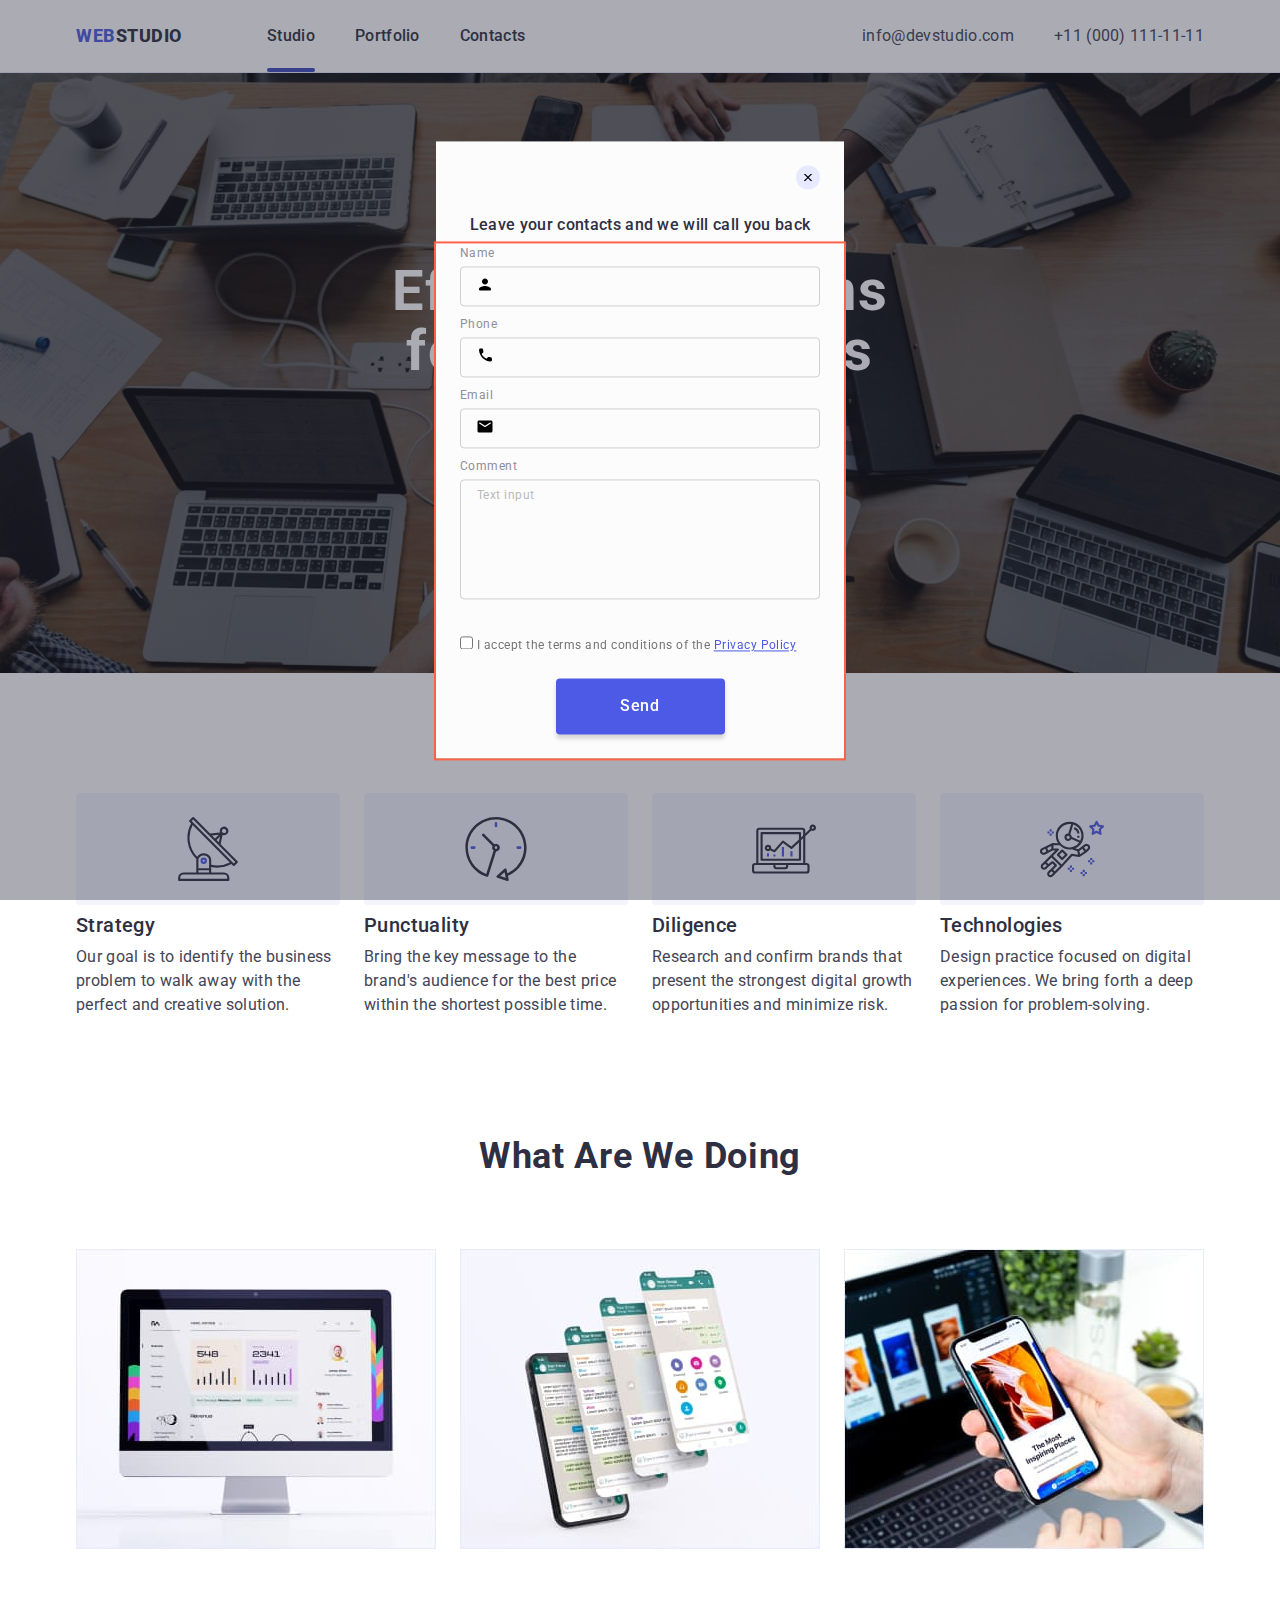
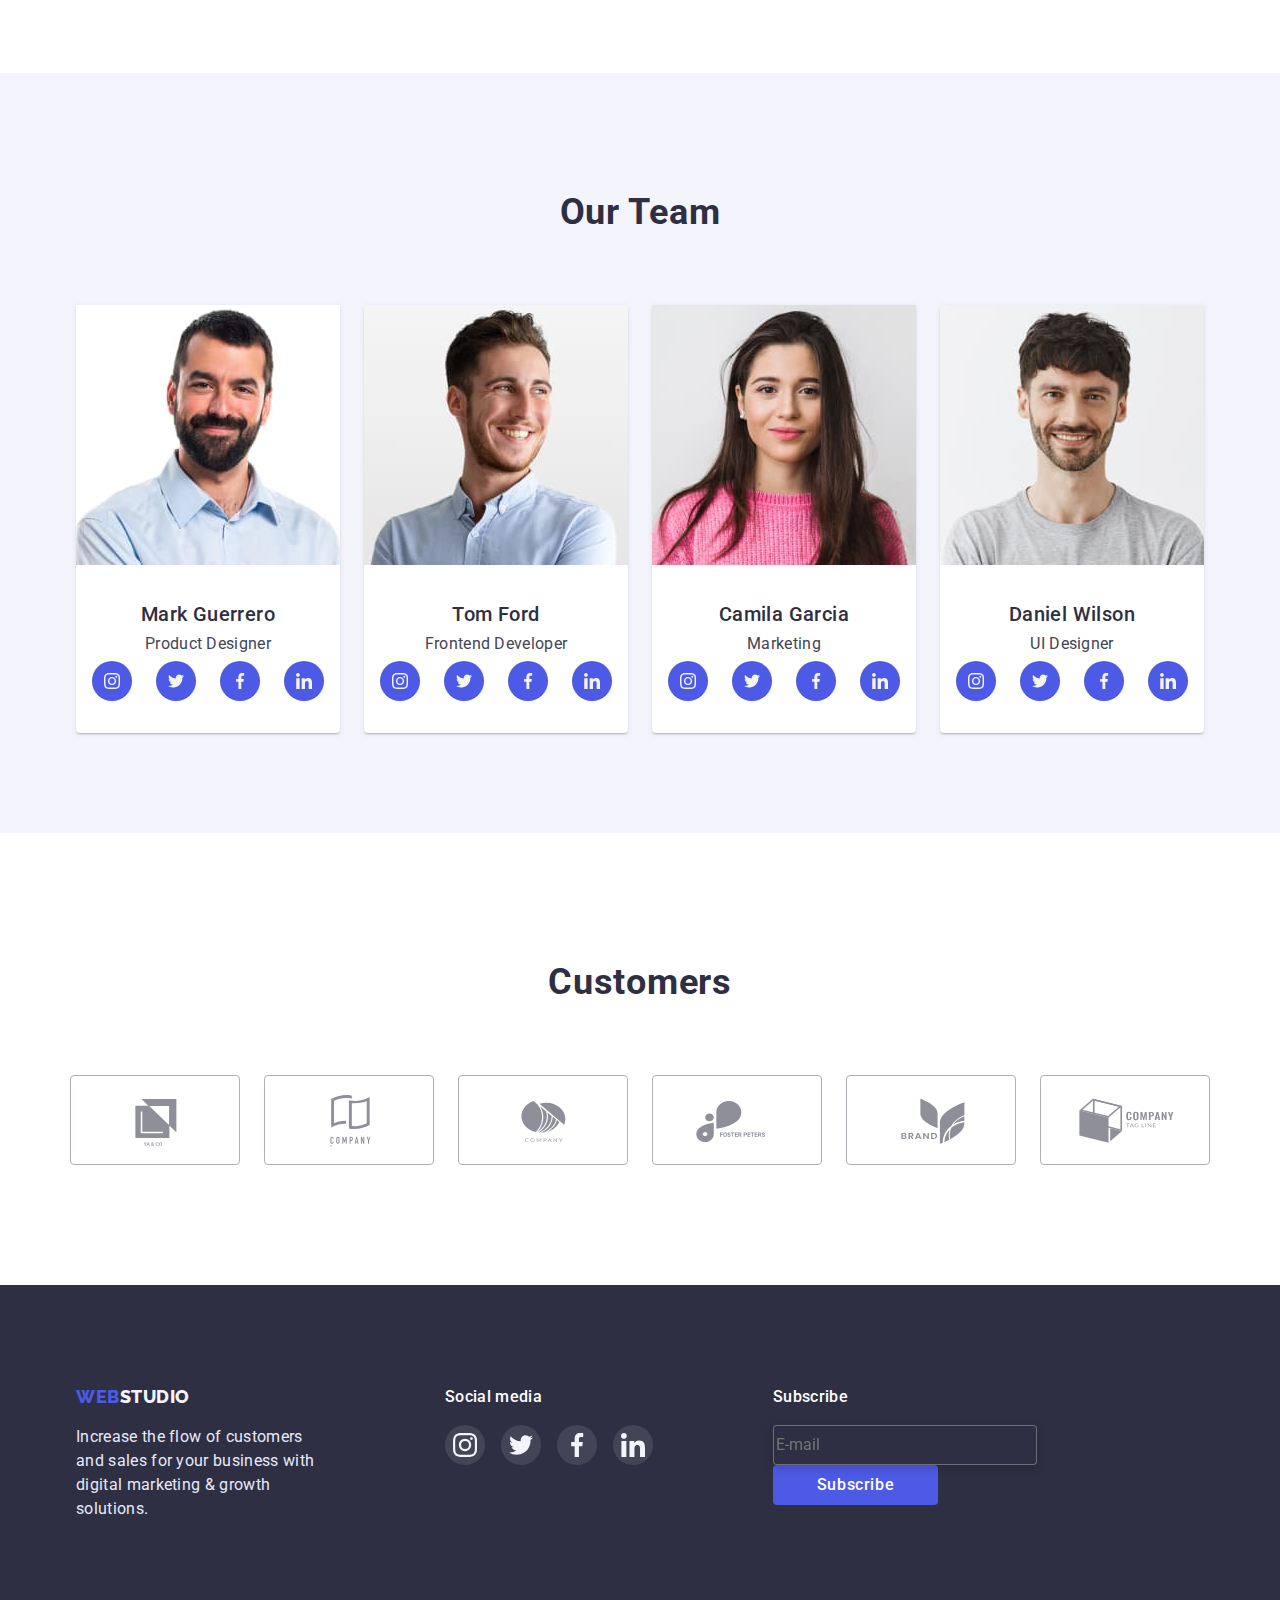
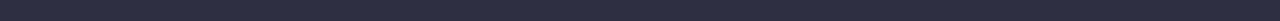
==== index.html @ 36af6ea0 "0" ====
<!DOCTYPE html>
<html lang="en">
  <head>
    <meta charset="UTF-8" />
    <meta http-equiv="X-UA-Compatible" content="IE=edge" />
    <meta name="viewport" content="width=device-width, initial-scale=1.0" />
    <title>Document</title>
    <link rel="preconnect" href="https://fonts.googleapis.com" />
    <link rel="preconnect" href="https://fonts.gstatic.com" crossorigin />
    <link
      href="https://fonts.googleapis.com/css2?family=Raleway:wght@800&family=Roboto:wght@400;500;700;900&display=swap"
      rel="stylesheet"
    />
    <link
      rel="stylesheet"
      href="https://cdnjs.cloudflare.com/ajax/libs/modern-normalize/1.1.0/modern-normalize.min.css"
    />
    <link rel="stylesheet" href="./css/styles.css" />
  </head>
  <body>
    <header class="header">
      <div class="container nav-gen">
        <nav class="nav-gen">
          <a href="./index.html" class="head-btn"
            ><span class="web">Web</span>Studio</a
          >
          <ul class="sec-ul nav-block">
            <li class="li-item">
              <a href="./index.html" class="nav-li menu-link current">Studio</a>
            </li>
            <li class="li-item">
              <a href="./portfolio.html" class="nav-li menu-link">Portfolio</a>
            </li>
            <li class="li-item">
              <a href="" class="nav-li menu-link">Contacts</a>
            </li>
          </ul>
        </nav>
        <address class="adress-block">
          <ul class="sec-ul adr-block">
            <li class="li-item">
              <a href="mailto:info@devstudio.com" class="contacts"
                >info@devstudio.com</a
              >
            </li>
            <li class="li-item">
              <a href="tel:+110001111111" class="contacts"
                >+11 (000) 111-11-11</a
              >
            </li>
          </ul>
        </address>
      </div>
    </header>
    <main>
      <section class="hero background-img">
        <div class="container background-img">
          <h1 class="title">Effective Solutions for Your Business</h1>
          <button type="button" class="button hero-but" data-modal-open>
            Order Service
          </button>
        </div>
      </section>

      <section class="section">
        <div class="container">
          <h2 class="visually-hidden">Feature</h2>
          <ul class="sec-ul list-items">
            <li class="list-sec">
              <div class="icon-div">
                <svg class="icon-pic">
                  <use
                    href="./images/symbol-defs 2.svg#icon-antenna-1"
                    width="64px"
                    height="64px"
                  ></use>
                </svg>
              </div>
              <h3 class="title-section">Strategy</h3>
              <p class="section-text">
                Our goal is to identify the business problem to walk away with
                the perfect and creative solution.
              </p>
            </li>
            <li class="list-sec">
              <div class="icon-div">
                <svg class="icon-pic">
                  <use
                    href="./images/symbol-defs 2.svg#icon-clock-1"
                    width="64px"
                    height="64px"
                  ></use>
                </svg>
              </div>
              <h3 class="title-section">Punctuality</h3>
              <p class="section-text">
                Bring the key message to the brand's audience for the best price
                within the shortest possible time.
              </p>
            </li>
            <li class="list-sec">
              <div class="icon-div">
                <svg class="icon-pic">
                  <use
                    href="./images/symbol-defs 2.svg#icon-diagram-1"
                    width="64"
                    height="64"
                  ></use>
                </svg>
              </div>
              <h3 class="title-section">Diligence</h3>
              <p class="section-text">
                Research and confirm brands that present the strongest digital
                growth opportunities and minimize risk.
              </p>
            </li>
            <li class="list-sec">
              <div class="icon-div">
                <svg class="icon-pic">
                  <use
                    href="./images/symbol-defs 2.svg#icon-astronaut-1"
                    width="64px"
                    height="64px"
                  ></use>
                </svg>
              </div>
              <h3 class="title-section">Technologies</h3>
              <p class="section-text">
                Design practice focused on digital experiences. We bring forth a
                deep passion for problem-solving.
              </p>
            </li>
          </ul>
        </div>
      </section>

      <section class="photos">
        <div class="container">
          <h2 class="photos-title">What are we doing</h2>
          <ul class="sec-ul sec-photos">
            <li class="sec-img">
              <img
                src="./images/monitor.jpg"
                alt="monitor of computer"
                width="360"
                height="300"
              />
            </li>
            <li class="sec-img">
              <img
                src="./images/phone.jpg"
                alt="displays of phone"
                width="360"
                height="300"
              />
            </li>
            <li class="sec-img">
              <img
                src="./images/handphone.jpg"
                alt="phone in hand"
                width="360"
                height="300"
              />
            </li>
          </ul>
        </div>
      </section>

      <section class="team">
        <div class="container">
          <h2 class="team-title">Our Team</h2>
          <ul class="sec-ul team-block">
            <li class="team-img">
              <img
                src="./images/beardman1.jpg"
                alt="man-with-beard"
                width="264"
              />
              <div class="team-text-block">
                <h3 class="team-mem">Mark Guerrero</h3>
                <p class="team-text">Product Designer</p>
                <ul class="list-contacts">
                  <li class="contacts-team">
                    <a href="" class="button-soc">
                      <svg class="soc-link" width="16px" height="16px">
                        <use
                          href="./images/symbol-defs 2.svg#icon-instagram-2"
                        ></use>
                      </svg>
                    </a>
                  </li>
                  <li class="contacts-team">
                    <a href="" class="button-soc">
                      <svg class="soc-link" width="16px" height="16px">
                        <use
                          href="./images/symbol-defs 2.svg#icon-twitter-1"
                        ></use>
                      </svg>
                    </a>
                  </li>
                  <li class="contacts-team">
                    <a href="" class="button-soc">
                      <svg class="soc-link" width="16px" height="16px">
                        <use
                          href="./images/symbol-defs 2.svg#icon-facebook-1"
                        ></use>
                      </svg>
                    </a>
                  </li>
                  <li class="contacts-team">
                    <a href="" class="button-soc">
                      <svg class="soc-link" width="16px" height="16px">
                        <use
                          href="./images/symbol-defs 2.svg#icon-linkedin-1"
                        ></use>
                      </svg>
                    </a>
                  </li>
                </ul>
              </div>
            </li>
            <li class="team-img">
              <img
                src="./images/smilingman.jpg"
                alt="smiling-man"
                width="264"
              />
              <div class="team-text-block">
                <h3 class="team-mem">Tom Ford</h3>
                <p class="team-text">Frontend Developer</p>
                <ul class="list-contacts">
                  <li class="contacts-team">
                    <a href="" class="button-soc">
                      <svg class="soc-link" width="16px" height="16px">
                        <use
                          href="./images/symbol-defs 2.svg#icon-instagram-2"
                        ></use>
                      </svg>
                    </a>
                  </li>
                  <li class="contacts-team">
                    <a href="" class="button-soc">
                      <svg class="soc-link" width="16px" height="16px">
                        <use
                          href="./images/symbol-defs 2.svg#icon-twitter-1"
                        ></use>
                      </svg>
                    </a>
                  </li>
                  <li class="contacts-team">
                    <a href="" class="button-soc">
                      <svg class="soc-link" width="16px" height="16px">
                        <use
                          href="./images/symbol-defs 2.svg#icon-facebook-1"
                        ></use>
                      </svg>
                    </a>
                  </li>
                  <li class="contacts-team">
                    <a href="" class="button-soc">
                      <svg class="soc-link" width="16px" height="16px">
                        <use
                          href="./images/symbol-defs 2.svg#icon-linkedin-1"
                        ></use>
                      </svg>
                    </a>
                  </li>
                </ul>
              </div>
            </li>
            <li class="team-img">
              <img src="./images/woman.jpg" alt="woman" width="264" />
              <div class="team-text-block">
                <h3 class="team-mem">Camila Garcia</h3>
                <p class="team-text">Marketing</p>
                <ul class="list-contacts">
                  <li class="contacts-team">
                    <a href="" class="button-soc">
                      <svg class="soc-link" width="16px" height="16px">
                        <use
                          href="./images/symbol-defs 2.svg#icon-instagram-2"
                        ></use>
                      </svg>
                    </a>
                  </li>
                  <li class="contacts-team">
                    <a href="" class="button-soc">
                      <svg class="soc-link" width="16px" height="16px">
                        <use
                          href="./images/symbol-defs 2.svg#icon-twitter-1"
                        ></use>
                      </svg>
                    </a>
                  </li>
                  <li class="contacts-team">
                    <a href="" class="button-soc">
                      <svg class="soc-link" width="16px" height="16px">
                        <use
                          href="./images/symbol-defs 2.svg#icon-facebook-1"
                        ></use>
                      </svg>
                    </a>
                  </li>
                  <li class="contacts-team">
                    <a href="" class="button-soc">
                      <svg class="soc-link" width="16px" height="16px">
                        <use
                          href="./images/symbol-defs 2.svg#icon-linkedin-1"
                        ></use>
                      </svg>
                    </a>
                  </li>
                </ul>
              </div>
            </li>
            <li class="team-img">
              <img
                src="./images/beardman2.jpg"
                alt="man-with-beard-2"
                width="264"
              />
              <div class="team-text-block">
                <h3 class="team-mem">Daniel Wilson</h3>
                <p class="team-text">UI Designer</p>
                <ul class="list-contacts">
                  <li class="contacts-team">
                    <a href="" class="button-soc">
                      <svg class="soc-link" width="16px" height="16px">
                        <use
                          href="./images/symbol-defs 2.svg#icon-instagram-2"
                        ></use>
                      </svg>
                    </a>
                  </li>
                  <li class="contacts-team">
                    <a href="" class="button-soc">
                      <svg class="soc-link" width="16px" height="16px">
                        <use
                          href="./images/symbol-defs 2.svg#icon-twitter-1"
                        ></use>
                      </svg>
                    </a>
                  </li>
                  <li class="contacts-team">
                    <a href="" class="button-soc">
                      <svg class="soc-link" width="16px" height="16px">
                        <use
                          href="./images/symbol-defs 2.svg#icon-facebook-1"
                        ></use>
                      </svg>
                    </a>
                  </li>
                  <li class="contacts-team">
                    <a href="" class="button-soc">
                      <svg class="soc-link" width="16px" height="16px">
                        <use
                          href="./images/symbol-defs 2.svg#icon-linkedin-1"
                        ></use>
                      </svg>
                    </a>
                  </li>
                </ul>
              </div>
            </li>
          </ul>
        </div>
      </section>

      <section>
        <div class="container">
          <h2 class="comp-title">Customers</h2>
          <ul class="company-list">
            <li class="company-link">
              <a href="" class="company-btn">
                <svg class="company-img" width="104" height="56">
                  <use href="./images/symbol-defs 2.svg#icon-Logo"></use>
                </svg>
              </a>
            </li>
            <li class="company-link">
              <a href="" class="company-btn">
                <svg class="company-img" width="104" height="56">
                  <use href="./images/symbol-defs 2.svg#icon-Logo-1"></use>
                </svg>
              </a>
            </li>
            <li class="company-link">
              <a href="" class="company-btn">
                <svg class="company-img" width="104" height="56">
                  <use href="./images/symbol-defs 2.svg#icon-Logo-2"></use>
                </svg>
              </a>
            </li>
            <li class="company-link">
              <a href="" class="company-btn">
                <svg class="company-img" width="104" height="56">
                  <use href="./images/symbol-defs 2.svg#icon-Logo-3"></use>
                </svg>
              </a>
            </li>
            <li class="company-link">
              <a href="" class="company-btn">
                <svg class="company-img" width="104" height="56">
                  <use href="./images/symbol-defs 2.svg#icon-Logo-4"></use>
                </svg>
              </a>
            </li>
            <li class="company-link">
              <a href="" class="company-btn">
                <svg class="company-img" width="104" height="56">
                  <use href="./images/symbol-defs 2.svg#icon-Logo-5"></use>
                </svg>
              </a>
            </li>
          </ul>
        </div>
      </section>
    </main>
    <footer class="footer">
      <div class="container foot-media">
        <div class="foot-block">
          <a href="./index.html" class="std-foot">
            <span class="web">Web</span> Studio</a
          >
          <p class="text-foot">
            Increase the flow of customers and sales for your business with
            digital marketing & growth solutions.
          </p>
        </div>
        <div>
          <h3 class="foot-title-media">Social media</h3>
          <ul class="footer-list-contacts">
            <li class="footer-soc-link">
              <a href="" class="footer-button-soc">
                <svg class="footer-soc-link" width="24px" height="24px">
                  <use href="./images/symbol-defs 2.svg#icon-instagram-2"></use>
                </svg>
              </a>
            </li>
            <li class="footer-soc-link">
              <a href="" class="footer-button-soc">
                <svg class="footer-soc-link" width="24px" height="24px">
                  <use href="./images/symbol-defs 2.svg#icon-twitter-1"></use>
                </svg>
              </a>
            </li>
            <li class="footer-soc-link">
              <a href="" class="footer-button-soc">
                <svg class="footer-soc-link" width="24px" height="24px">
                  <use href="./images/symbol-defs 2.svg#icon-facebook-1"></use>
                </svg>
              </a>
            </li>
            <li class="footer-soc-link">
              <a href="" class="footer-button-soc">
                <svg class="footer-soc-link" width="24px" height="24px">
                  <use href="./images/symbol-defs 2.svg#icon-linkedin-1"></use>
                </svg>
              </a>
            </li>
          </ul>
        </div>

        <div class="foot-input">
          <form action="">
            <p>Subscribe</p>
            <input
              type="email"
              name="email"
              id="sub-email"
              placeholder="E-mail"
            />
            <button>Subscribe</button>
          </form>
        </div>
      </div>
    </footer>
    <div class="backdrop is-hidden" data-modal>
      <div class="modal">
        <button class="modal-but" data-modal-close>
          <svg class="modal-svg" width="8px" height="8px">
            <use
              href="./images/symbol-defs 2.svg#icon-close-black-18dp-2-1-1"
            ></use>
          </svg>
        </button>

        <p class="modal-title">Leave your contacts and we will call you back</p>
        
        
        <form class="form js-speaker-form">
          <label class="modal-label">
            <span class="input-text">Name</span>
            <span class="input-wrap">
              <input class="modal-input" type="text" name="name" />
              <svg class="modal-icon" width="18" height="18">
                <use
                  href="./images/symbol-defs 2.svg#icon-person-black-18dp-1-1 "
                ></use>
              </svg>
            </span>
          </label>
          <label class="modal-label" >
            <span class="input-text">Phone</span>
            <span class="input-wrap">
              <input class="modal-input" type="tel" name="tel" />
              <svg class="modal-icon" width="18" height="24">
                <use
                  href="./images/symbol-defs 2.svg#icon-phone-black-18dp-1-1 "
                ></use>
              </svg>
            </span>
          </label>
          <label class="modal-label">
            <span class="input-text">Email</span>
            <span class="input-wrap">
              <input class="modal-input" type="email" name="email" />
              <svg class="modal-icon" width="18" height="24">
                <use
                  href="./images/symbol-defs 2.svg#icon-email-black-18dp-1-1 "
                ></use>
              </svg>
            </span>
          </label>
          <label >
            <span class="input-text">Comment</span>
            <textarea
              class="modal-comment"
              name="comment"
              placeholder="Text input"
            ></textarea>
          </label>
        <label class="label-checkbox">
          <input type="checkbox" name="priv-policy"  />
           <span class="check-text">I accept the terms and conditions of the
            <a href="">Privacy Policy</a></span> 
        </label>
        <button type="submit" class="modal-but-send">Send</button>
        </form>
      </div>
    </div>
    <script src="./js/modal.js"></script>
  </body>
</html>
---- css/styles.css ----
:root {
  --primary-text-color: #2e2f42;
  --title-text-color: #434455;
  --button-color: #4d5ae5;
  --nav-color: #404bbf;
}
body {
  font-family: Roboto, sans-serif;
}

/* main background color  #E5E5E5;*/
/* seconadary background color #F4F4FD */
/* main color #2E2F42 */
/* text color #434455 */
h1,
h2,
h3,
h4,
h5,
h6,
p,
ul {
  margin: 0;
  padding: 0;
}
html {
  box-sizing: border-box;
}
*,
*::before,
*::after {
  box-sizing: border-box;
}
.container {
  max-width: 1158px;
  padding: 0 15px;
  margin: 0 auto;
}
/* HEADER */
.header {
  background-color: #ffffff;
  border-bottom: 1px solid #e7e9fc;
}

.nav-gen {
  display: flex;
  align-items: center;
}

.web {
  color: #4d5ae5;
}

.head-btn {
  color: var(--primary-text-color);
  font-weight: 800;
  font-size: 18px;
  line-height: 1.33;
  /* identical to box height, or 133% */

  width: 115px;

  letter-spacing: 0.03em;
  text-transform: uppercase;
  text-decoration: none;
  display: flex;
}

.nav-block,
.adr-block {
  display: flex;
}
.nav-block {
  margin-left: 76px;
}

.menu-link {
  position: relative;
  color: #2e2f42;
  font-style: normal;
  font-weight: 500;
  font-size: 16px;
  line-height: 1.5;
  transition-property: сolor;
  transition-duration: 250ms;
  transition-timing-function: cubic-bezier(0.4, 0, 0.2, 1);
}
.current::after {
  content: "";
  position: absolute;
  display: block;
  width: 100%;
  height: 4px;
  background: #404bbf;
  border-radius: 2px;
  left: 0;
  bottom: 0;
  /*transform: scaleX(0);
   transition: transform 250ms cubic-bezier(0.4, 0, 0.2, 1); */
}

.menu-link:hover:after {
  transform: scaleX(1);
}

.adress-block {
  margin-left: auto;
}

.li-item {
  position: relative;
}

.li-item:not(:last-child) {
  margin-right: 40px;
}

.nav-li {
  display: block;
  padding-top: 24px;
  padding-bottom: 24px;
  color: var(--primary-text-color);
  font-weight: 500;
  font-size: 16px;
  line-height: 1.5;
  /* identical to box height, or 150% */

  letter-spacing: 0.02em;
  text-decoration: none;

  transition: color 250ms cubic-bezier(0.4, 0, 0.2, 1);
}

.contacts {
  color: var(--title-text-color);
  font-style: normal;
  font-weight: 400;
  font-size: 16px;
  line-height: 1.5;
  /* identical to box height, or 150% */

  letter-spacing: 0.02em;
  text-decoration: none;
  transition: color 250ms cubic-bezier(0.4, 0, 0.2, 1);
}

/*MAIN */
.hero {
  background-color: var(--primary-text-color);
  padding-bottom: 188px;
  /* height: 600px; */
}
.hero-but {
  padding: 16px 32px 16px 32px;
  margin-top: 48px;
  margin-right: auto;
  margin-left: auto;
  box-shadow: 0px 4px 4px rgba(0, 0, 0, 0.15);
}

.background-img {
  max-width: 1440px;
  height: 600px;
  margin-left: auto;
  margin-right: auto;

  /* background-image:  */
  background-image: linear-gradient(
      to right,
      rgba(0, 0, 0, 0.6),
      rgba(0, 0, 0, 0.6)
    ),
    url(../images/background.jpg);
  background-repeat: no-repeat;
  background-size: cover;
  background-position: center;
}
.button {
  color: #ffffff;
  background-color: #4d5ae5;
  cursor: pointer;
  font-weight: 500;
  font-size: 16px;
  line-height: 1.5;
  /* margin-bottom: 188px; */
  /* identical to box height, or 150% */

  display: flex;
  align-items: center;
  letter-spacing: 0.04em;
  border-radius: 4px;
  border-style: none;

  /* transition-property: background-color;
  transition-duration: 250ms;
  transition-timing-function: cubic-bezier(0.4, 0, 0.2, 1); */
  transition: background-color 250ms cubic-bezier(0.4, 0, 0.2, 1);
}

.title {
  color: #ffffff;
  font-family: "Roboto";
  font-style: normal;
  font-weight: 700;
  font-size: 56px;
  line-height: 60px;

  text-align: center;
  letter-spacing: 0.02em;

  max-width: 496px;

  margin-right: auto;
  margin-left: auto;
  padding-top: 188px;
}

.visually-hidden {
  position: absolute;
  width: 1px;
  height: 1px;
  margin: -1px;
  border: 0;
  padding: 0;
  white-space: nowrap;
  clip-path: inset(100%);
  clip: rect(0 0 0 0);
  overflow: hidden;
}

.section {
  margin-top: 120px;
  margin-bottom: 120px;
}
.list-items {
  display: flex;
}

.icon-div {
  display: flex;
  justify-content: center;
  align-items: center;
  height: 112px;

  background: #f4f4fd;
  border-radius: 4px;
  margin-bottom: 8px;
}

.icon-pic {
  height: 64px;
  width: 64px;
}

.title-section {
  color: var(--primary-text-color);
  font-weight: 500;
  font-size: 20px;
  line-height: 1.2;
  /* identical to box height, or 120% */
  letter-spacing: 0.02em;
  margin-bottom: 8px;
}
.list-sec:not(:last-child) {
  margin-right: 24px;
}
.list-sec {
  max-width: 264px;
}

.sec-ul {
  list-style: none;
}
.section-text {
  color: var(--title-text-color);
  font-weight: 400;
  font-size: 16px;
  line-height: 1.5;
  /* or 150% */
  letter-spacing: 0.02em;
}

.photos-title {
  color: var(--primary-text-color);
  font-weight: 700;
  font-size: 36px;
  line-height: 1.11;
  /* identical to box height, or 111% */

  text-align: center;
  letter-spacing: 0.02em;
  text-transform: capitalize;
  margin-bottom: 72px;
}
.photos {
  margin-bottom: 120px;
}
.sec-photos {
  display: flex;
}
.sec-img:not(:last-child) {
  margin-right: 24px;
}

.team {
  background-color: #f4f4fd;
}
.team-title {
  color: var(--primary-text-color);
  font-weight: 700;
  font-size: 36px;
  line-height: 1.11;

  text-align: center;
  letter-spacing: 0.02em;
  text-transform: capitalize;
  padding-top: 120px;
  margin-bottom: 72px;
}
.team-mem {
  color: var(--primary-text-color);
  font-weight: 500;
  font-size: 20px;
  line-height: 1.2;

  text-align: center;
  letter-spacing: 0.02em;
  margin-bottom: 8px;
}

.team-block {
  display: flex;
  padding-bottom: 100px;
}

.team-img:not(:last-child) {
  margin-right: 24px;
}
.team-img {
  background: #ffffff;
  box-shadow: 0px 1px 6px rgba(46, 47, 66, 0.08),
    0px 1px 1px rgba(46, 47, 66, 0.16), 0px 2px 1px rgba(46, 47, 66, 0.08);
  border-radius: 0px 0px 4px 4px;
}

.team-text-block {
  padding-top: 32px;
  padding-bottom: 32px;
}

.team-text {
  color: var(--title-text-color);
  font-weight: 400;
  font-size: 16px;
  line-height: 1.2;

  text-align: center;
  letter-spacing: 0.02em;
  margin-bottom: 8px;
}

.list-contacts {
  display: flex;
  justify-content: center;

  list-style: none;
  gap: 24px;
}

.contacts-team {
  display: block;

  width: 40px;
  height: 40px;

  cursor: pointer;
}

.button-soc {
  padding: 0px;
  border: none;
  width: 100%;
  height: 100%;
  border-radius: 50%;
  display: flex;
  justify-content: center;
  align-items: center;
  background-color: #4d5ae5;
  transition: background-color 250ms cubic-bezier(0.4, 0, 0.2, 1);
}
.button-soc:hover,
.button-soc:focus {
  background-color: #404bbf;
}

.soc-link {
  display: inline-block;
}

.comp-title {
  text-align: center;
  margin-top: 130px;
  margin-bottom: 72px;
  font-weight: 700;
  font-size: 36px;
  line-height: 1.11;
  /* identical to box height, or 111% */

  text-align: center;
  letter-spacing: 0.02em;
  text-transform: capitalize;

  color: var(--primary-text-color);
}

.company-list {
  list-style: none;
  display: flex;
  justify-content: center;
  gap: 24px;

  margin-bottom: 120px;
}

.company-link {
  cursor: pointer;
}

.company-btn {
  display: flex;
  border: 1px solid #afb1b8;
  padding: 16px 32px;
  border-radius: 4px;
  transition: border-color 250ms cubic-bezier(0.4, 0, 0.2, 1);
}

.company-btn:is(:hover, :focus) {
  border-color: #404bbf;
}
.company-btn:is(:hover, :focus) .company-img {
  fill: #404bbf;
}

.company-img {
  fill: #8e8f99;
  display: flex;
  transition: fill 250ms cubic-bezier(0.4, 0, 0.2, 1);
}

/* МОДАЛКА */

.backdrop {
  position: fixed;
  left: 0;
  top: 0;
  width: 100%;
  height: 100%;
  background-color: rgba(46, 47, 66, 0.4);
}

/* .backdrop.is-hidden {
  opacity: 0;
  pointer-events: none;
} */

.modal {
  position: absolute;
  top: 50%;
  left: 50%;
  transform: translate(-50%, -50%);

  width: 408px;
  /* height: 584px; */
  height: auto;
  background-color: #fcfcfc;
}

.modal-but {
  position: absolute;
  top: 24px;
  right: 24px;
  cursor: pointer;

  background-color: #e7e9fc;
  height: 24px;
  width: 24px;
  border-radius: 50%;
  border-style: none;
  transition: background-color 250ms cubic-bezier(0.4, 0, 0.2, 1);
}
.modal-but:is(:hover, :focus) {
  background-color: #404bbf;
}
.modal-but:is(:hover, :focus) .modal-svg {
  fill: #ffffff;
}
.modal-svg {
  display: block;
  margin: 0 auto;
  text-align: center;
  /* display: flex;
  align-items: center;
  justify-content: center; */
  fill: #000;
  transition: fill 250ms cubic-bezier(0.4, 0, 0.2, 1);
}

.modal-title {
  padding-top: 72px;
  margin-bottom: 6px;
  /* margin-right: 24px;
 margin-left: 24px; */
  font-weight: 500;
  font-size: 16px;
  line-height: 1.5;
  /* identical to box height, or 150% */
  text-align: center;
  letter-spacing: 0.02em;
  color: var(--primary-text-color);
}
.form {
  height: auto;
  width: auto;
  outline: 2px solid tomato;
  margin-right: auto;
  margin-left: auto;
   padding-left: 24px;
  padding-right: 24px;
   padding-bottom: 24px; 
}
.input-text {
display: inline-block;
margin-bottom: 4px;

font-weight: 400;
font-size: 12px;
line-height: 1.33;
/* identical to box height, or 133% */
letter-spacing: 0.04em;
/* LIGHT SLATE */
color: #8E8F99;
}


label {
  display: inline-block;
  height: 100%;
  width: 100%;
}

.modal-label {
  margin-bottom: 8px;
  height: 100%;
}
.modal-input {
  padding-left: 38px;
  width: 100%;
  height: 40px;
  font-size: 12px;
 line-height: 1.33;
 letter-spacing: 0.04em;
 background-color: transparent;
  border: 1px solid rgba(33, 33, 33, 0.2);
  border-radius: 4px;
  
}

.input-wrap {
   position: relative;
   
}

/* .modal-but:is(:hover, :focus) {
  background-color: #404bbf;
}
.modal-but:is(:hover, :focus) .modal-svg {
  fill: #ffffff;
} */

.modal-input:is(:hover, :focus) {
  border-color: var(--button-color);
}
.modal-input:is(:hover, :focus) .modal-icon {
  fill: #4D5AE5;
}
.modal-icon:hover, :focus {
  fill: var(--button-color);
}



.modal-icon {
position: absolute;
left: 16px;
top: 50%;
transform: translateY(-50%);
}

.modal-comment {
  padding-top: 8px;
  padding-left: 16px;
  width: 100%;
  height: 120px;
  background-color: transparent;
  border: 1px solid rgba(33, 33, 33, 0.2);
  border-radius: 4px;
  resize: none;
}

/* .modal-comment:hover, :focus {
border-color: var(--button-color);
} */

.modal-comment::placeholder {
  /* padding-top: 8px;
  padding-left: 16px; */

font-weight: 400;
font-size: 12px;
line-height: 1.33;
/* identical to box height, or 133% */
letter-spacing: 0.04em;
color: rgba(117, 117, 117, 0.5);
}

.label-checkbox {
margin-top: 32px;
margin-bottom: 24px;
}

.check-text {
  font-weight: 400;
font-size: 12px;
line-height: 1.33;
/* identical to box height, or 133% */
letter-spacing: 0.04em;
color: #757575;
}
.check-text a {
  color: var(--button-color);
}

.modal-but-send {
  display: block;
  margin-left: auto;
  margin-right: auto; 
  background: #4d5ae5;
  box-shadow: 0px 4px 4px rgba(0, 0, 0, 0.15);
  border-radius: 4px;
  border: 0px;
  letter-spacing: 0.04em;
  font-weight: 500;
  font-size: 16px;
  line-height: 1.5;
  color: #ffffff;
  padding: 16px 0px;
  width: 169px;
  transition-property: background, cursor;
transition-duration: 250ms;
transition-timing-function: cubic-bezier(0.4, 0, 0.2, 1);
}
.modal-but-send:is(:hover, :focus) {
  background: #404BBF;
  cursor: pointer;
}


/* Footer */
.footer {
  background-color: var(--primary-text-color);
  /* max-height: 310px; */
  padding: 100px 0;
}

.foot-block {
  width: 264px;
}

.std-foot {
  color: #f4f4fd;
  font-family: "Raleway";
  font-style: normal;
  font-weight: 800;
  font-size: 18px;
  line-height: 1.33;
  width: 120px;

  display: flex;
  letter-spacing: 0.03em;
  text-transform: uppercase;
  text-decoration: none;
  padding: 0px;
}

.text-foot {
  color: #e7e9fc;
  font-weight: 400;
  font-size: 16px;
  line-height: 1.5;
  /* or 150% */
  letter-spacing: 0.02em;
  margin-top: 16px;
}

.footer-list-contacts {
  display: flex;
  justify-content: center;

  list-style: none;
  gap: 16px;
}

.footer-soc-link {
  display: block;
  cursor: pointer;
}

.footer-button-soc {
  padding: 0px;
  border: none;
  width: 40px;
  height: 40px;
  border-radius: 50%;
  display: flex;
  justify-content: center;
  align-items: center;
  background: rgba(255, 255, 255, 0.1);
  transition: background-color 250ms cubic-bezier(0.4, 0, 0.2, 1);
}

.footer-button-soc:hover,
.footer-button-soc:focus {
  background-color: #31d0aa;
}

.foot-media {
  display: flex;
    gap: 120px;  
}

/* .foot-media:not(:last-child){
  gap: 120px;
} */

.foot-title-media {
  margin-bottom: 16px;
  font-weight: 500;
  font-size: 16px;
  line-height: 1.5;
  /* identical to box height, or 150% */

  letter-spacing: 0.02em;

  color: #ffffff;
}


.foot-input p {
  margin-bottom: 16px;
  font-weight: 500;
  font-size: 16px;
  line-height: 1.5;
  /* identical to box height, or 150% */

  letter-spacing: 0.02em;

  color: #ffffff;
}

.foot-input input {
  height: 40px;
  width: 264px;
  margin-right: 24px;
  background: var(--primary-text-color);
  border: 1px solid rgba(255, 255, 255, 0.3);
  filter: drop-shadow(0px 4px 4px rgba(0, 0, 0, 0.15));
  
  border-radius: 4px;
}
.foot-input::placeholder {
  
  font-weight: 400;
font-size: 12px;
line-height: 2;
/* identical to box height, or 200% */

display: flex;
align-items: center;
letter-spacing: 0.04em;

color: rgba(255, 255, 255, 0.6);
}

 .foot-input button {
  padding: 8px 0px;
  width: 165px;
  font-weight: 500;
font-size: 16px;
line-height: 1.5;


/* display: flex;
align-items: center; */
text-align: center;
letter-spacing: 0.04em;

color: #FFFFFF;
background: var(--button-color);
border-radius: 4px;
border-style: none;
} 

/*PORTFOLIO  */

.port-img {
  display: flex;
  flex-wrap: wrap;
  gap: 48px 24px;

  margin-bottom: 120px;
}

.img-port {
  display: block;
  max-width: 100%;
  height: auto;
}

.port-button {
  color: var(--button-color);
  background-color: #f4f4fd;
  cursor: pointer;
  font-weight: 500;
  font-size: 16px;
  line-height: 1.5;
  /* identical to box height, or 150% */

  letter-spacing: 0.04em;
  display: flex;
  align-items: center;
  letter-spacing: 0.04em;

  border: 1px solid #e7e9fc;
  border-radius: 4px;
  padding: 12px 24px;
  /* transition: color, background-color, box-shadow 250ms cubic-bezier(0.4, 0, 0.2, 1); */
  transition-property: color, background-color, box-shadow;
  transition-duration: 250ms;
  transition-timing-function: cubic-bezier(0.4, 0, 0.2, 1);
}

.port-btns {
  display: flex;
  justify-content: center;
  gap: 24px;
  margin-top: 96px;
  margin-bottom: 72px;
}

.button:focus,
.button:hover {
  color: #ffffff;
  background-color: #404bbf;
}
.port-button:focus,
.port-button:hover {
  color: #ffffff;
  background-color: #404bbf;
  box-shadow: 0px 4px 4px rgba(0, 0, 0, 0.15);
}

.contacts:hover,
.contacts:focus,
.nav-li:hover,
.nav-li:focus {
  color: #404bbf;
  background-color: #ffffff;
}

.port-section {
  font-weight: 500;
  font-size: 20px;
  line-height: 1.2;
  /* identical to box height, or 120% */

  letter-spacing: 0.02em;
  padding-top: 32px;
  margin-bottom: 8px;
  padding-left: 16px;
}

.port-link {
  text-decoration: none;
  color: var(--primary-text-color);
}
.port-link-block {
  /* display: block; */
  border-right: 1px solid #e7e9fc;
  border-bottom: 1px solid #e7e9fc;
  border-left: 1px solid #e7e9fc;
}

.port-li-img {
  box-shadow: 0px 1px 6px rgba(46, 47, 66, 0.08);
  transition: box-shadow 250ms cubic-bezier(0.4, 0, 0.2, 1);
}
.port-li-img:focus,
.port-li-img:hover {
  box-shadow: 0px 1px 6px rgba(46, 47, 66, 0.08),
    0px 1px 1px rgba(46, 47, 66, 0.16), 0px 2px 1px rgba(46, 47, 66, 0.08);
}

.port-overlay {
  position: relative;
  overflow: hidden;
}

.port-overlay::before {
  display: inline-block;
  position: absolute;
  content: "";
  width: 100%;
  height: 100%;
  background-color: rgba(77, 90, 229, 1);
  /* opacity: 1; */
  transform: translateY(100%);
  transition: transform 250ms cubic-bezier(0.4, 0, 0.2, 1);
}
.port-overlay:is(:hover, :focus)::before {
  opacity: 1;
  transform: translateY(0);
}
.port-overlay:is(:hover, :focus) .text-overlay {
  opacity: 1;
  transform: translateY(0);
}

.port-li-img:is(:hover, :focus) .port-overlay::before {
  opacity: 1;
  transform: translateY(0);
}
.port-li-img:is(:hover, :focus) .text-overlay {
  opacity: 1;
  transform: translateY(0);
}

.text-overlay {
  position: absolute;
  top: 0;
  left: 0;
  opacity: 0;
  transform: translateY(100%);
  transition: transform 250ms cubic-bezier(0.4, 0, 0.2, 1);
}
.text-overlay p {
  width: 100%;
  height: 100%;
  font-weight: 400;
  font-size: 16px;
  line-height: 1.5;
  /* or 150% */
  letter-spacing: 0.02em;
  color: rgba(244, 244, 253, 1);
  /* max-width: 300px; */
  padding: 40px 32px 164px 32px;
}

.port-text {
  font-weight: 400;
  font-size: 16px;
  line-height: 1.5;
  /* identical to box height, or 150% */

  letter-spacing: 0.02em;
  padding-bottom: 32px;
  padding-left: 16px;
}
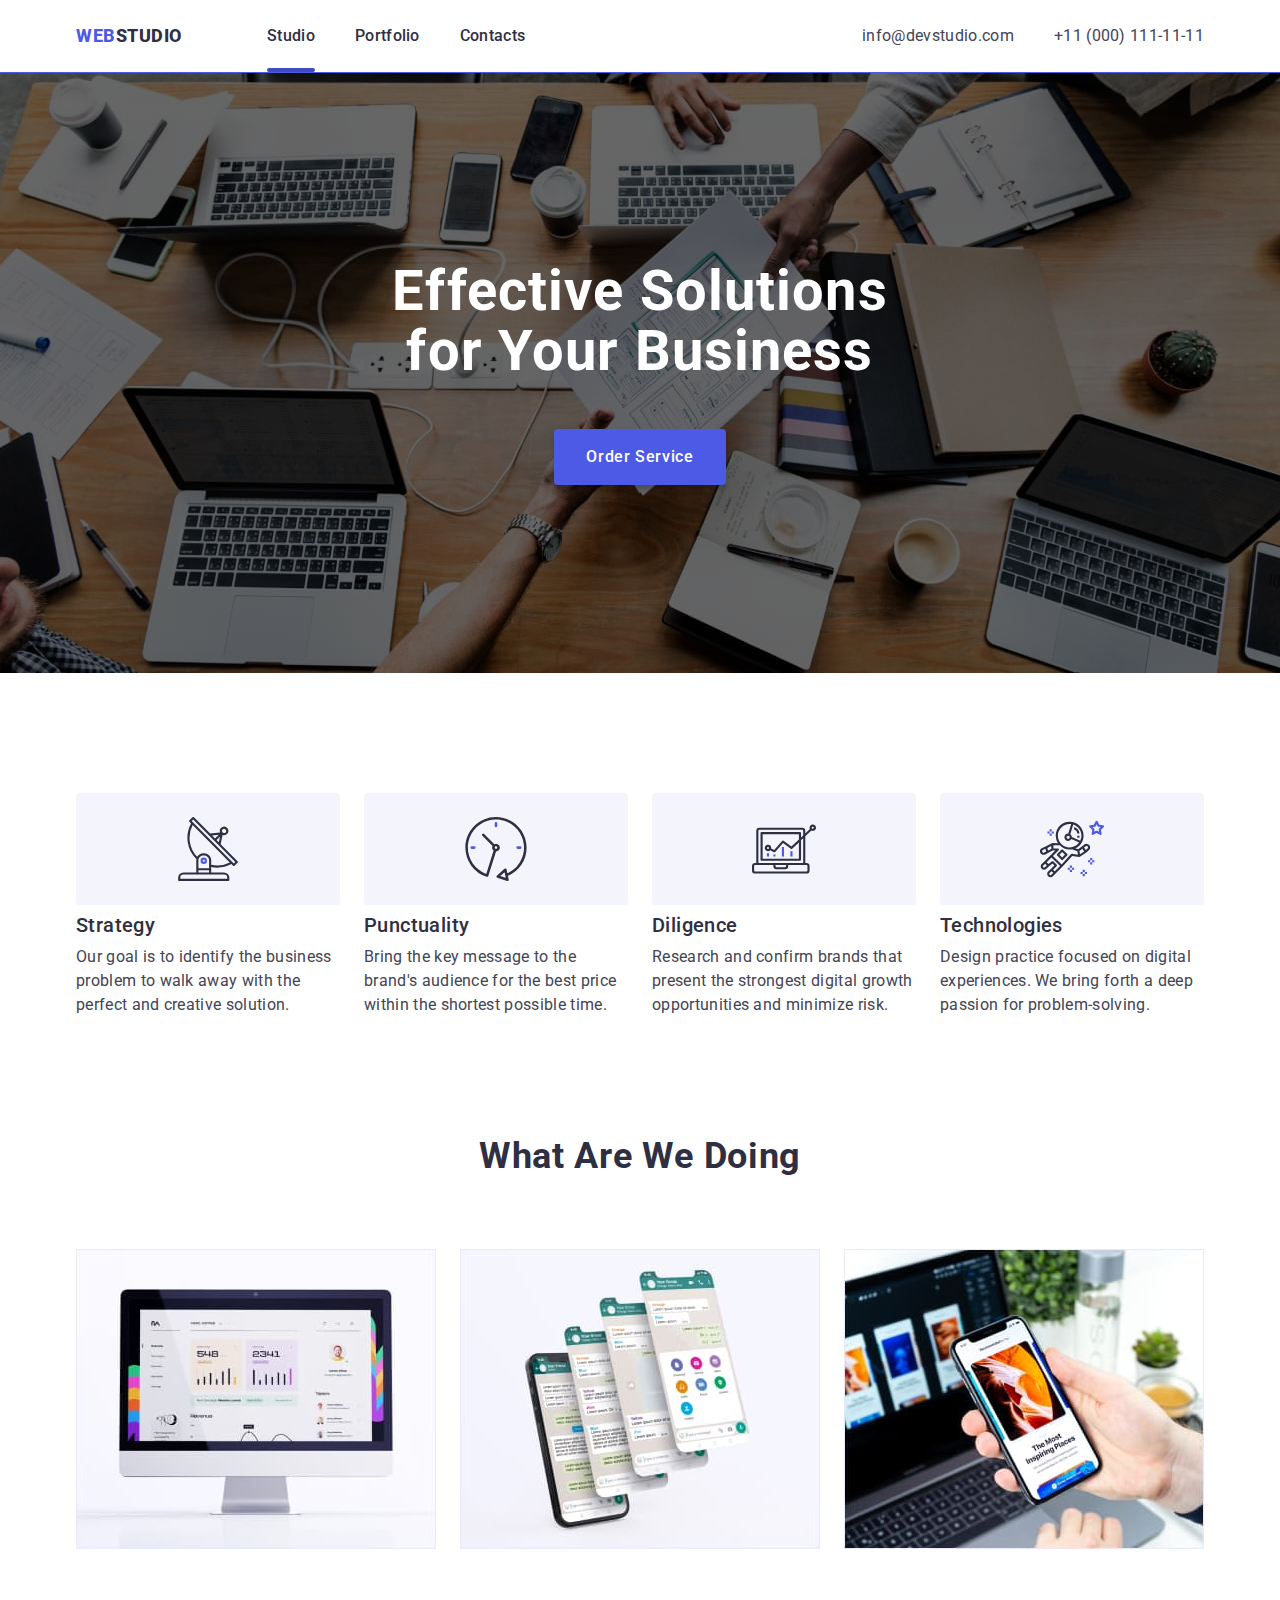
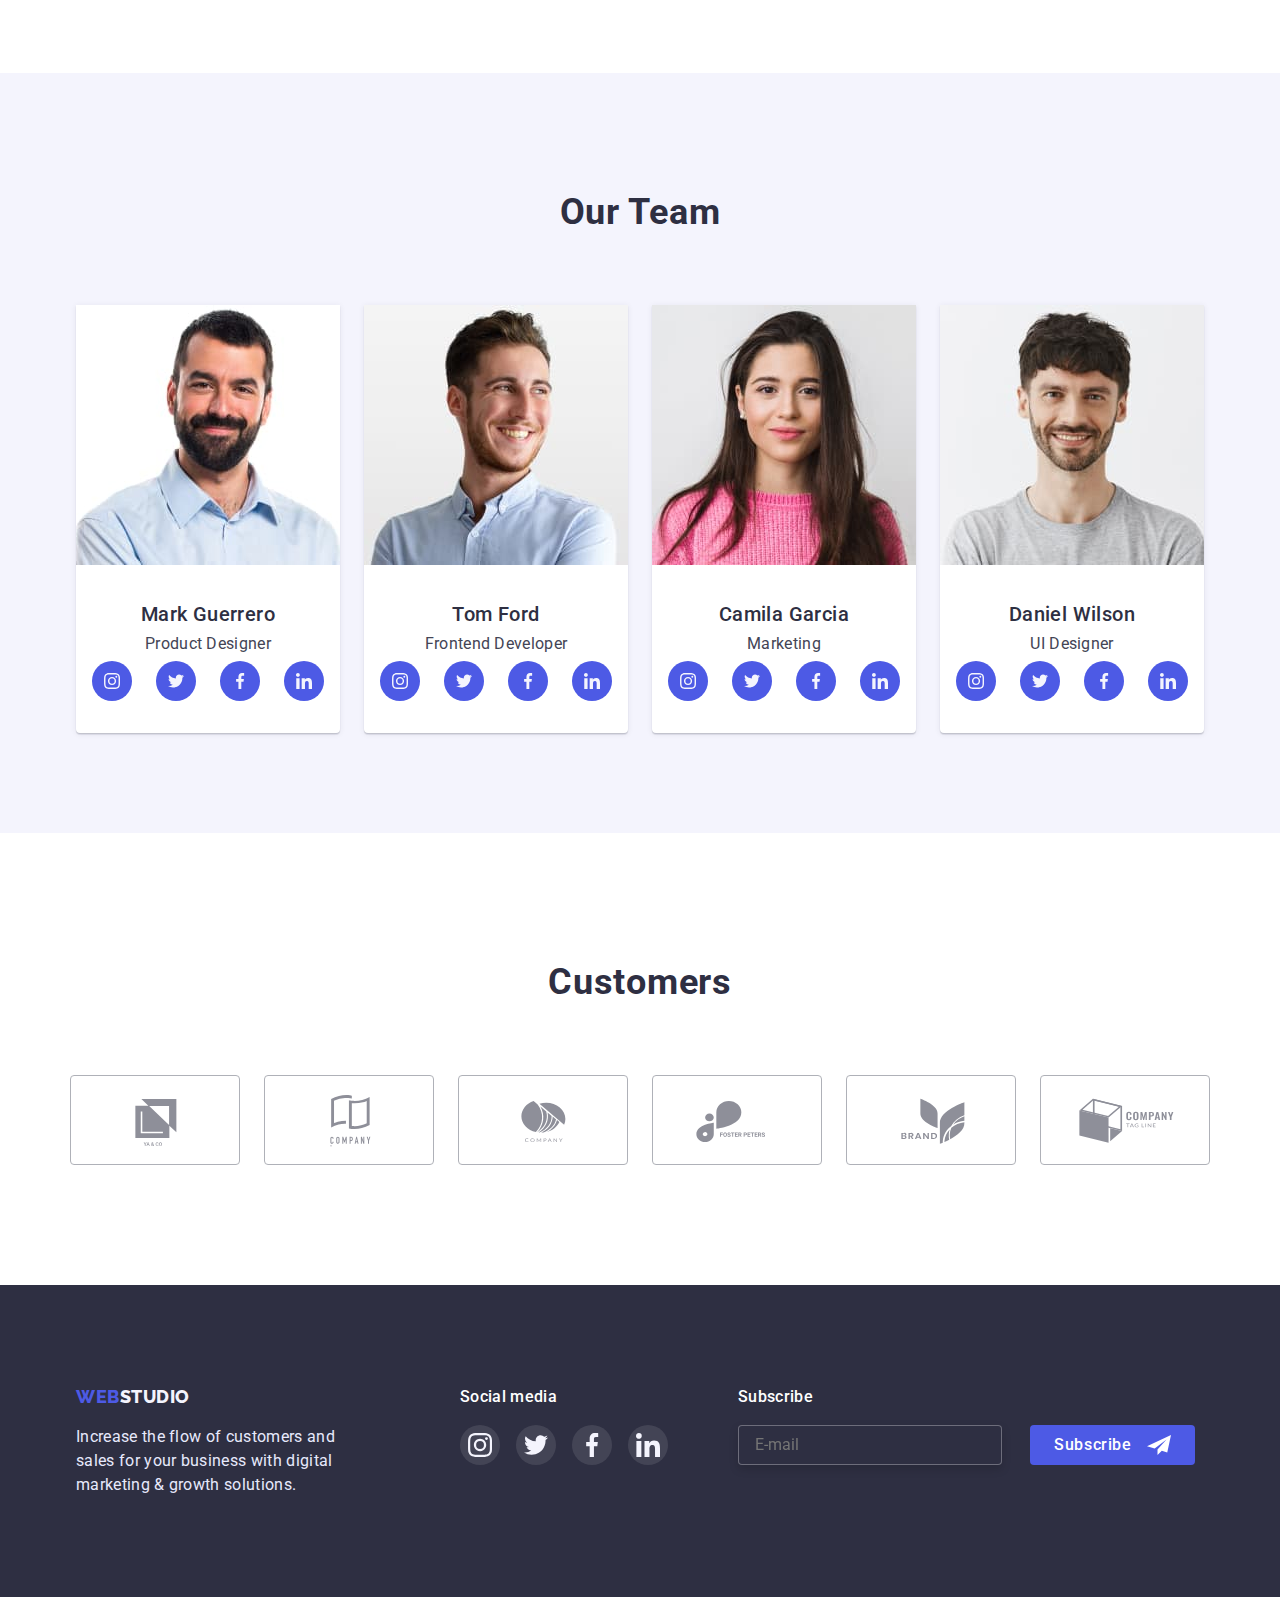
==== commit 11142e4a: "fix 1" ====
--- a/index.html
+++ b/index.html
@@ -427,7 +427,7 @@
             digital marketing & growth solutions.
           </p>
         </div>
-        <div>
+        <div class="foot-social-block">
           <h3 class="foot-title-media">Social media</h3>
           <ul class="footer-list-contacts">
             <li class="footer-soc-link">
@@ -464,13 +464,16 @@
         <div class="foot-input">
           <form action="">
             <p>Subscribe</p>
-            <input
-              type="email"
-              name="email"
-              id="sub-email"
-              placeholder="E-mail"
-            />
-            <button>Subscribe</button>
+
+            <input type="email" name="email" placeholder="E-mail" />
+
+            <button>
+              <span>Subscribe</span
+              >
+              <svg class="sub-svg" width="24" height="24">
+                <use href="./images/symbol-defs 2.svg#icon-Frame-3-1"></use>
+              </svg>
+            </button>
           </form>
         </div>
       </div>
@@ -486,8 +489,7 @@
         </button>
 
         <p class="modal-title">Leave your contacts and we will call you back</p>
-        
-        
+
         <form class="form js-speaker-form">
           <label class="modal-label">
             <span class="input-text">Name</span>
@@ -500,7 +502,7 @@
               </svg>
             </span>
           </label>
-          <label class="modal-label" >
+          <label class="modal-label">
             <span class="input-text">Phone</span>
             <span class="input-wrap">
               <input class="modal-input" type="tel" name="tel" />
@@ -522,7 +524,7 @@
               </svg>
             </span>
           </label>
-          <label >
+          <label>
             <span class="input-text">Comment</span>
             <textarea
               class="modal-comment"
@@ -530,12 +532,14 @@
               placeholder="Text input"
             ></textarea>
           </label>
-        <label class="label-checkbox">
-          <input type="checkbox" name="priv-policy"  />
-           <span class="check-text">I accept the terms and conditions of the
-            <a href="">Privacy Policy</a></span> 
-        </label>
-        <button type="submit" class="modal-but-send">Send</button>
+          <label class="label-checkbox">
+            <input type="checkbox" name="priv-policy" />
+            <span class="check-text"
+              >I accept the terms and conditions of the
+              <a href="">Privacy Policy</a></span
+            >
+          </label>
+          <button type="submit" class="modal-but-send">Send</button>
         </form>
       </div>
     </div>
--- a/css/styles.css
+++ b/css/styles.css
@@ -458,10 +458,10 @@
   background-color: rgba(46, 47, 66, 0.4);
 }
 
-/* .backdrop.is-hidden {
+ .backdrop.is-hidden {
   opacity: 0;
   pointer-events: none;
-} */
+}  
 
 .modal {
   position: absolute;
@@ -521,7 +521,7 @@
 .form {
   height: auto;
   width: auto;
-  outline: 2px solid tomato;
+ 
   margin-right: auto;
   margin-left: auto;
    padding-left: 24px;
@@ -562,12 +562,18 @@
  background-color: transparent;
   border: 1px solid rgba(33, 33, 33, 0.2);
   border-radius: 4px;
+  outline: transparent;
+  transition-property: border-color;
+transition-duration: 250ms;
+transition-timing-function: cubic-bezier(0.4, 0, 0.2, 1);
   
 }
 
 .input-wrap {
-   position: relative;
-   
+  position: relative;
+  display: inline-block;
+  height: 100%;
+  width: 100%;
 }
 
 /* .modal-but:is(:hover, :focus) {
@@ -576,17 +582,12 @@
 .modal-but:is(:hover, :focus) .modal-svg {
   fill: #ffffff;
 } */
-
-.modal-input:is(:hover, :focus) {
-  border-color: var(--button-color);
-}
-.modal-input:is(:hover, :focus) .modal-icon {
-  fill: #4D5AE5;
-}
-.modal-icon:hover, :focus {
+.modal-input:focus, :hover {
+border-color: var(--button-color);
+}
+ /* .input-wrap:is(:hover, :focus) .modal-icon {
   fill: var(--button-color);
-}
-
+ }  */
 
 
 .modal-icon {
@@ -605,11 +606,15 @@
   border: 1px solid rgba(33, 33, 33, 0.2);
   border-radius: 4px;
   resize: none;
-}
-
-/* .modal-comment:hover, :focus {
+  outline: transparent;
+  transition-property: border-color;
+transition-duration: 250ms;
+transition-timing-function: cubic-bezier(0.4, 0, 0.2, 1);
+}
+
+.modal-comment:hover, :focus {
 border-color: var(--button-color);
-} */
+}
 
 .modal-comment::placeholder {
   /* padding-top: 8px;
@@ -735,13 +740,15 @@
 
 .foot-media {
   display: flex;
-    gap: 120px;  
+    /* gap: 120px;   */
 }
 
 /* .foot-media:not(:last-child){
   gap: 120px;
 } */
-
+.foot-social-block {
+  margin-left: 120px;
+}
 .foot-title-media {
   margin-bottom: 16px;
   font-weight: 500;
@@ -754,7 +761,11 @@
   color: #ffffff;
 }
 
-
+.foot-input {
+display: flex;
+  margin-left: 70px;
+
+}
 .foot-input p {
   margin-bottom: 16px;
   font-weight: 500;
@@ -768,13 +779,14 @@
 }
 
 .foot-input input {
+padding-left: 16px;
   height: 40px;
   width: 264px;
   margin-right: 24px;
-  background: var(--primary-text-color);
+  background-color: var(--primary-text-color);
   border: 1px solid rgba(255, 255, 255, 0.3);
   filter: drop-shadow(0px 4px 4px rgba(0, 0, 0, 0.15));
-  
+  color: #FFFFFF;
   border-radius: 4px;
 }
 .foot-input::placeholder {
@@ -784,15 +796,16 @@
 line-height: 2;
 /* identical to box height, or 200% */
 
-display: flex;
-align-items: center;
+/* display: flex;
+align-items: center; */
 letter-spacing: 0.04em;
 
 color: rgba(255, 255, 255, 0.6);
 }
 
  .foot-input button {
-  padding: 8px 0px;
+  position: relative;
+   padding: 8px 64px 8px 24px;
   width: 165px;
   font-weight: 500;
 font-size: 16px;
@@ -808,7 +821,29 @@
 background: var(--button-color);
 border-radius: 4px;
 border-style: none;
+transition-property: background, cursor;
+transition-duration: 250ms;
+transition-timing-function: cubic-bezier(0.4, 0, 0.2, 1);
+
 } 
+/* .button-subscribe {
+  margin: 0;
+  width: 165px;
+  position: relative;
+} */
+.sub-svg {
+    position: absolute;
+    top: 8px;
+    right: 24px;
+
+}
+
+
+.foot-input button:is(:hover, :focus) {
+  background: #404BBF;
+  cursor: pointer;
+}
+
 
 /*PORTFOLIO  */
 
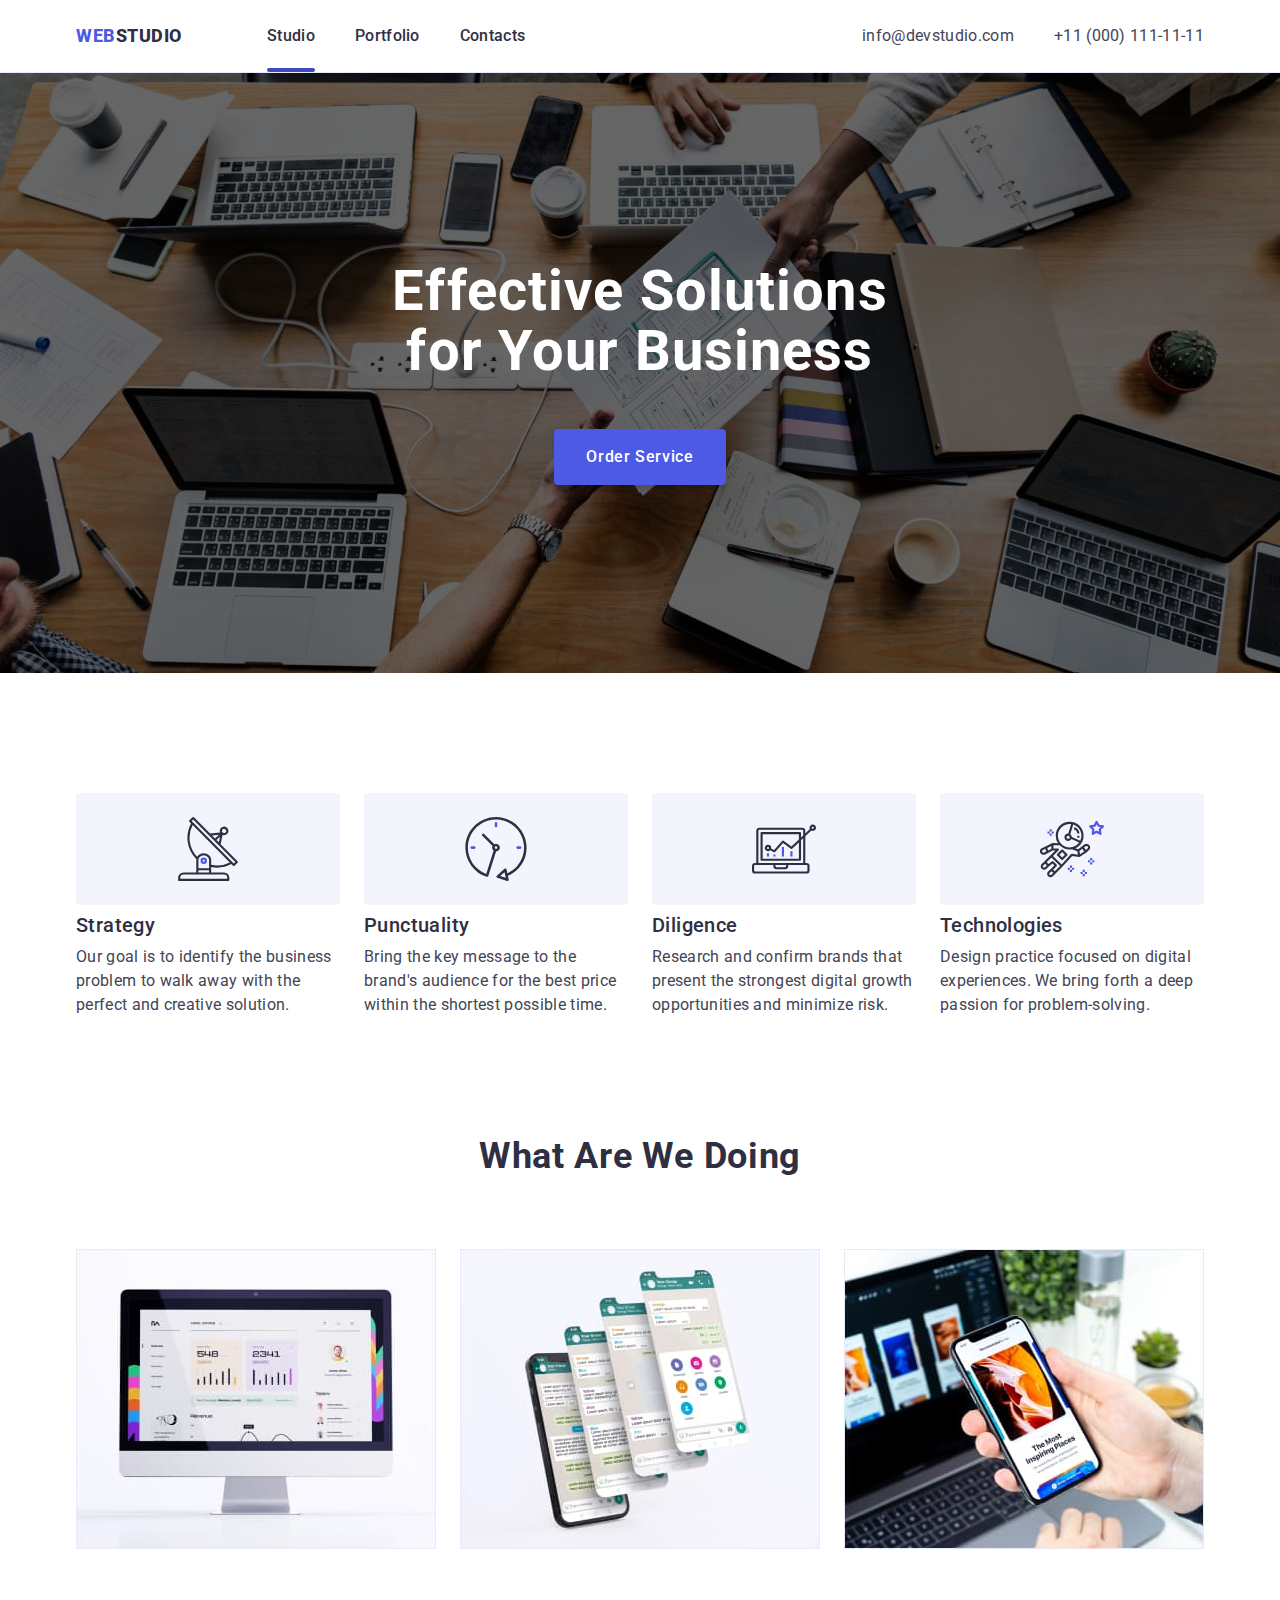
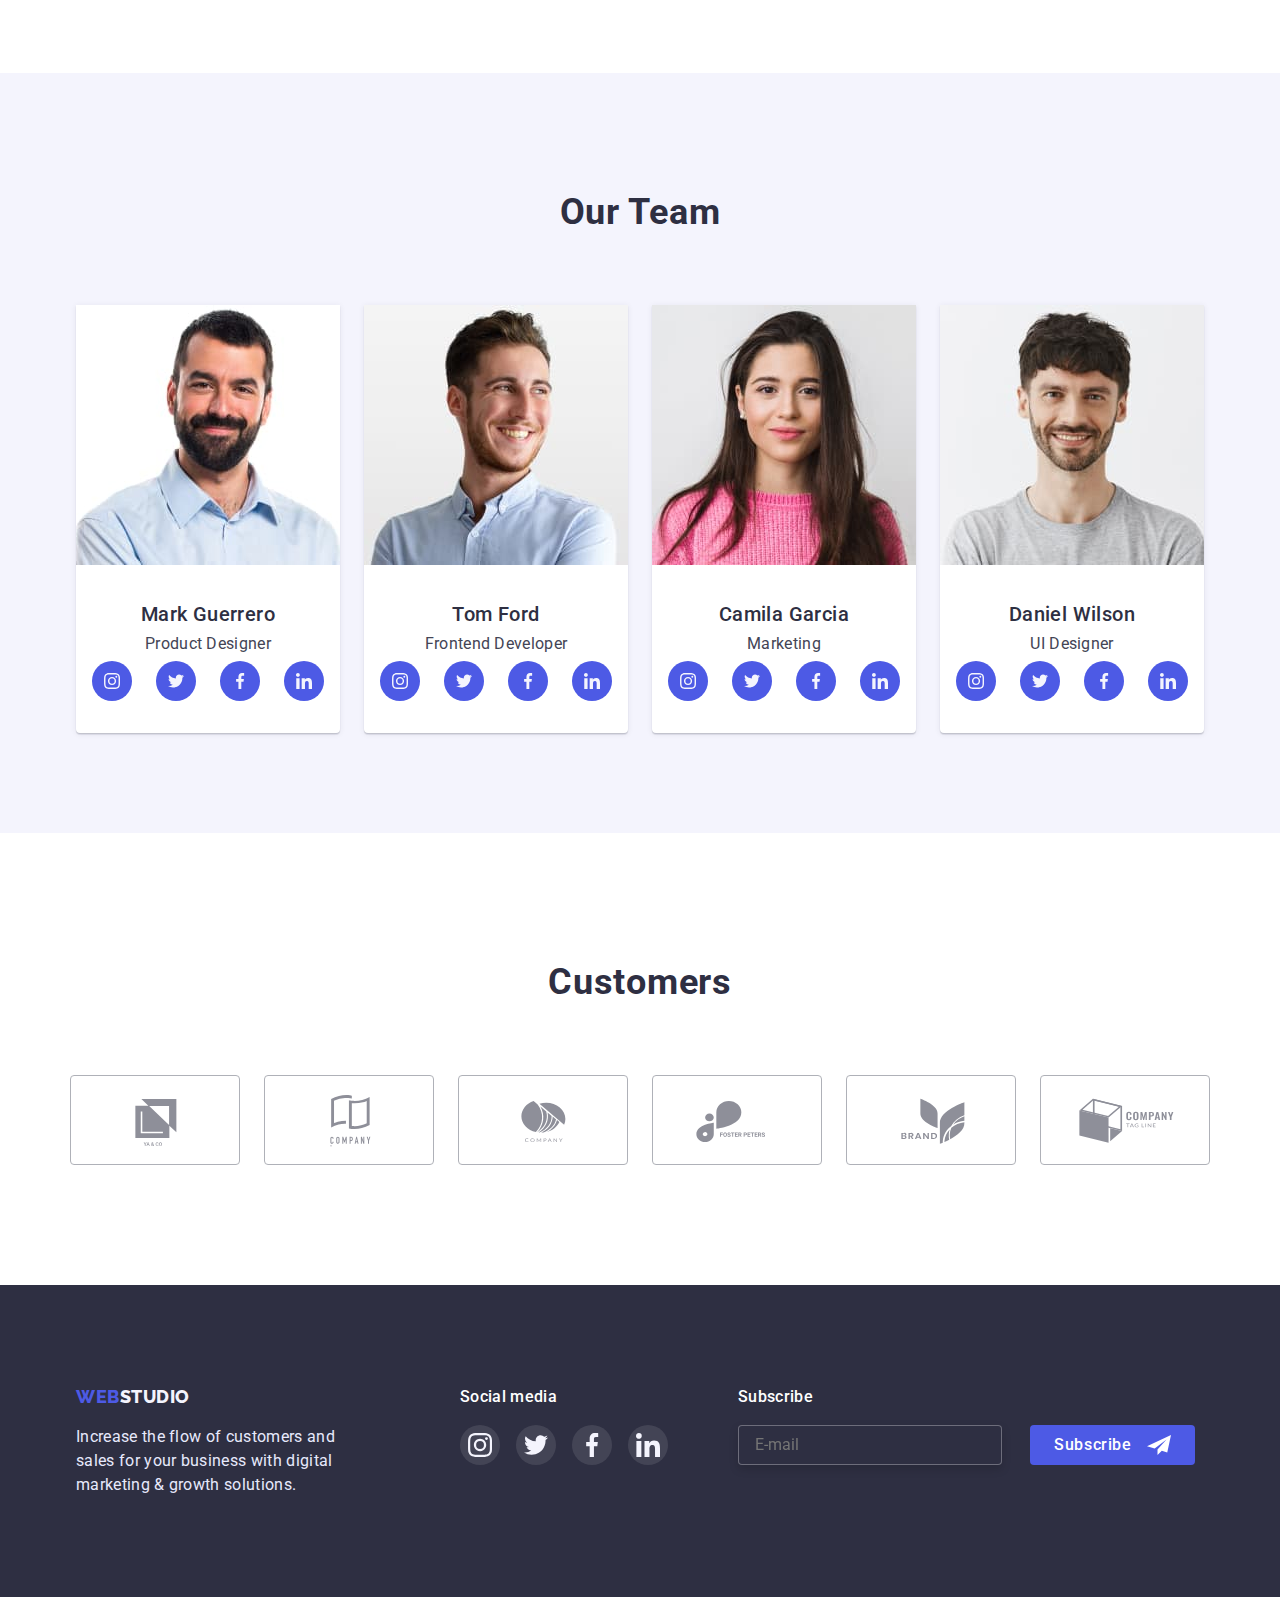
==== commit c07ae483: "fix 2" ====
--- a/index.html
+++ b/index.html
@@ -533,7 +533,7 @@
             ></textarea>
           </label>
           <label class="label-checkbox">
-            <input type="checkbox" name="priv-policy" />
+            <input class="input-check visually-hidden " type="checkbox" name="priv-policy" value="true" required />
             <span class="check-text"
               >I accept the terms and conditions of the
               <a href="">Privacy Policy</a></span
--- a/css/styles.css
+++ b/css/styles.css
@@ -19,7 +19,8 @@
 h5,
 h6,
 p,
-ul {
+ul, 
+label {
   margin: 0;
   padding: 0;
 }
@@ -463,16 +464,18 @@
   pointer-events: none;
 }  
 
+
 .modal {
   position: absolute;
   top: 50%;
   left: 50%;
   transform: translate(-50%, -50%);
-
+ padding: 24px;
   width: 408px;
   /* height: 584px; */
   height: auto;
   background-color: #fcfcfc;
+border-radius: 4px;
 }
 
 .modal-but {
@@ -482,10 +485,13 @@
   cursor: pointer;
 
   background-color: #e7e9fc;
+  
+  /* background: #E7E9FC; */
+border: 1px solid rgba(0, 0, 0, 0.1);
   height: 24px;
   width: 24px;
   border-radius: 50%;
-  border-style: none;
+  /* border-style: none; */
   transition: background-color 250ms cubic-bezier(0.4, 0, 0.2, 1);
 }
 .modal-but:is(:hover, :focus) {
@@ -506,8 +512,8 @@
 }
 
 .modal-title {
-  padding-top: 72px;
-  margin-bottom: 6px;
+  padding-top: 48px;
+  margin-bottom: 16px;
   /* margin-right: 24px;
  margin-left: 24px; */
   font-weight: 500;
@@ -524,9 +530,9 @@
  
   margin-right: auto;
   margin-left: auto;
-   padding-left: 24px;
+   /* padding-left: 24px;
   padding-right: 24px;
-   padding-bottom: 24px; 
+   padding-bottom: 24px;  */
 }
 .input-text {
 display: inline-block;
@@ -576,18 +582,14 @@
   width: 100%;
 }
 
-/* .modal-but:is(:hover, :focus) {
-  background-color: #404bbf;
-}
-.modal-but:is(:hover, :focus) .modal-svg {
-  fill: #ffffff;
-} */
-.modal-input:focus, :hover {
+.modal-input:focus + .modal-icon {
+border-color:var(--button-color);
+fill: var(--button-color);
+}
+ 
+.modal-comment:hover, .modal-comment:focus {
 border-color: var(--button-color);
 }
- /* .input-wrap:is(:hover, :focus) .modal-icon {
-  fill: var(--button-color);
- }  */
 
 
 .modal-icon {
@@ -612,9 +614,7 @@
 transition-timing-function: cubic-bezier(0.4, 0, 0.2, 1);
 }
 
-.modal-comment:hover, :focus {
-border-color: var(--button-color);
-}
+
 
 .modal-comment::placeholder {
   /* padding-top: 8px;
@@ -629,11 +629,29 @@
 }
 
 .label-checkbox {
-margin-top: 32px;
+  
+margin-top: 16px;
 margin-bottom: 24px;
 }
-
+.check-text::before {
+  display: flex;
+  content: '';
+  width: 16px;
+  height: 16px;
+  border: 1.25px solid black;
+  border-radius: 2px;
+  
+}
+.input-check:checked + .check-text::before{
+background-color: var(--button-color) ;
+border: none;
+background-image: url(../images/Vector\ \(1\).svg);
+background-repeat: no-repeat;
+background-position: center;
+}
 .check-text {
+  display: flex;
+  gap: 8px;
   font-weight: 400;
 font-size: 12px;
 line-height: 1.33;
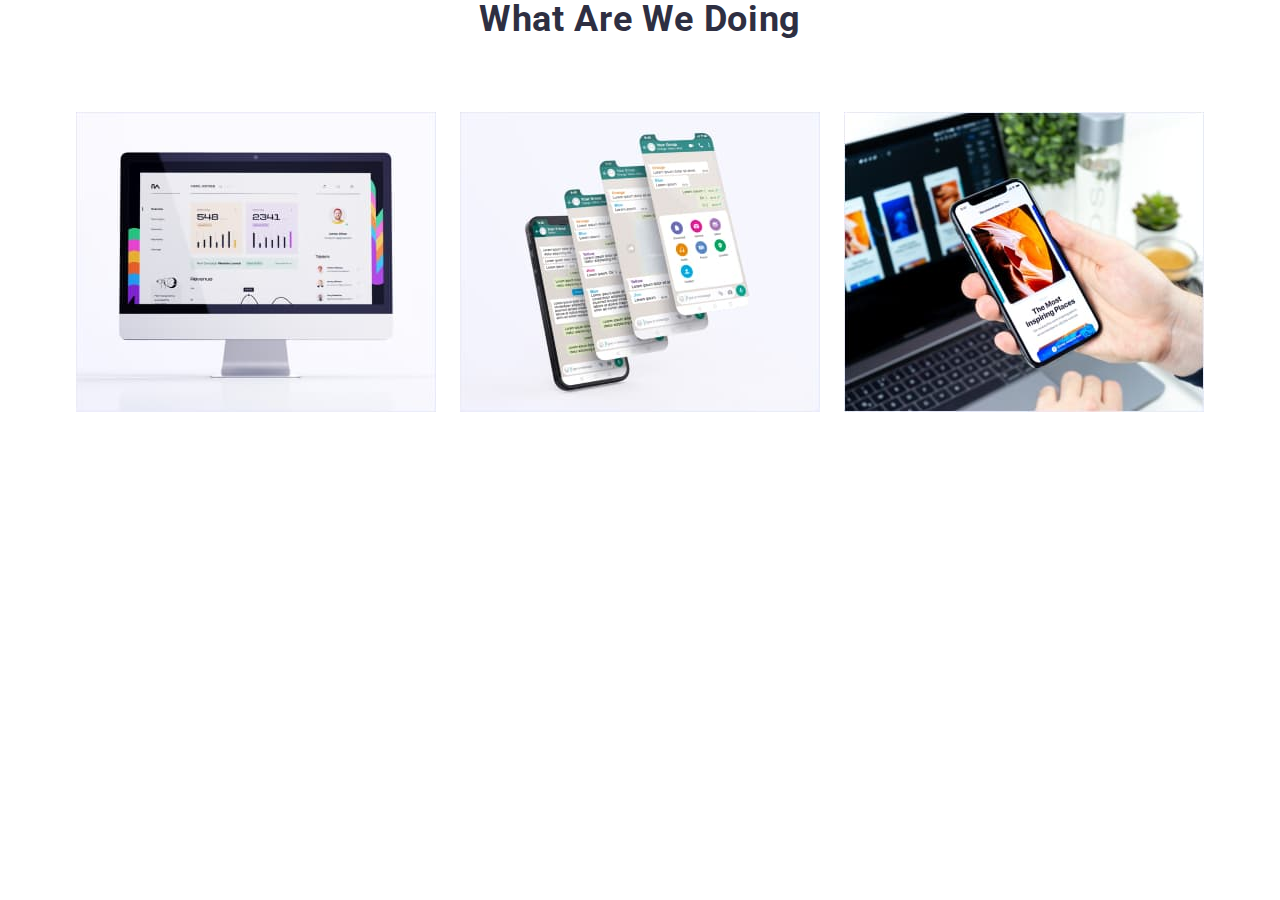
==== commit 0e7d9e7f: "Update index.html" ====
--- a/index.html
+++ b/index.html
@@ -18,7 +18,7 @@
     <link rel="stylesheet" href="./css/styles.css" />
   </head>
   <body>
-    <header class="header">
+    <!-- <header class="header">
       <div class="container nav-gen">
         <nav class="nav-gen">
           <a href="./index.html" class="head-btn"
@@ -51,18 +51,18 @@
           </ul>
         </address>
       </div>
-    </header>
+    </header> -->
     <main>
-      <section class="hero background-img">
+      <!-- <section class="hero background-img">
         <div class="container background-img">
           <h1 class="title">Effective Solutions for Your Business</h1>
           <button type="button" class="button hero-but" data-modal-open>
             Order Service
           </button>
         </div>
-      </section>
-
-      <section class="section">
+      </section> -->
+
+      <!-- <section class="section">
         <div class="container">
           <h2 class="visually-hidden">Feature</h2>
           <ul class="sec-ul list-items">
@@ -132,7 +132,7 @@
             </li>
           </ul>
         </div>
-      </section>
+      </section> -->
 
       <section class="photos">
         <div class="container">
@@ -166,7 +166,7 @@
         </div>
       </section>
 
-      <section class="team">
+      <!-- <section class="team">
         <div class="container">
           <h2 class="team-title">Our Team</h2>
           <ul class="sec-ul team-block">
@@ -364,9 +364,9 @@
             </li>
           </ul>
         </div>
-      </section>
-
-      <section>
+      </section> -->
+
+      <!-- <section>
         <div class="container">
           <h2 class="comp-title">Customers</h2>
           <ul class="company-list">
@@ -414,9 +414,9 @@
             </li>
           </ul>
         </div>
-      </section>
+      </section> -->
     </main>
-    <footer class="footer">
+    <!-- <footer class="footer">
       <div class="container foot-media">
         <div class="foot-block">
           <a href="./index.html" class="std-foot">
@@ -477,7 +477,7 @@
           </form>
         </div>
       </div>
-    </footer>
+    </footer> -->
     <div class="backdrop is-hidden" data-modal>
       <div class="modal">
         <button class="modal-but" data-modal-close>
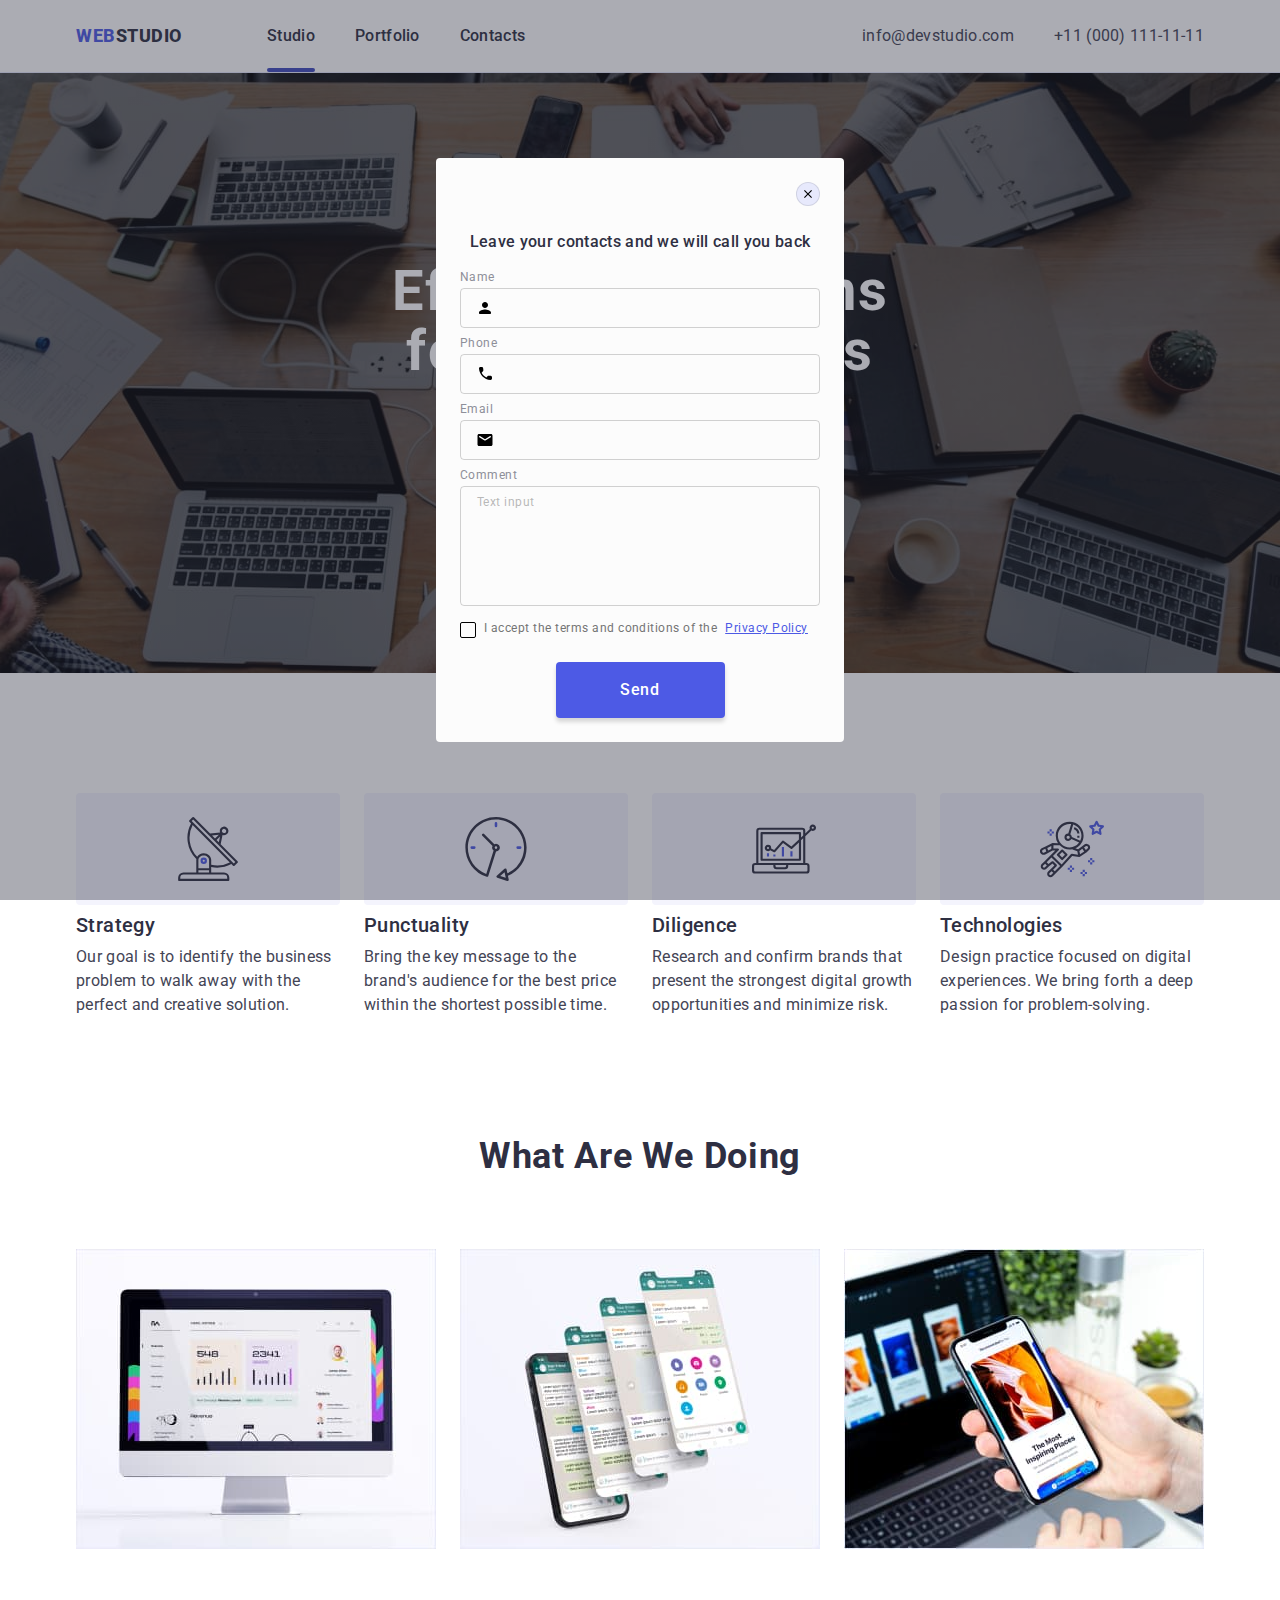
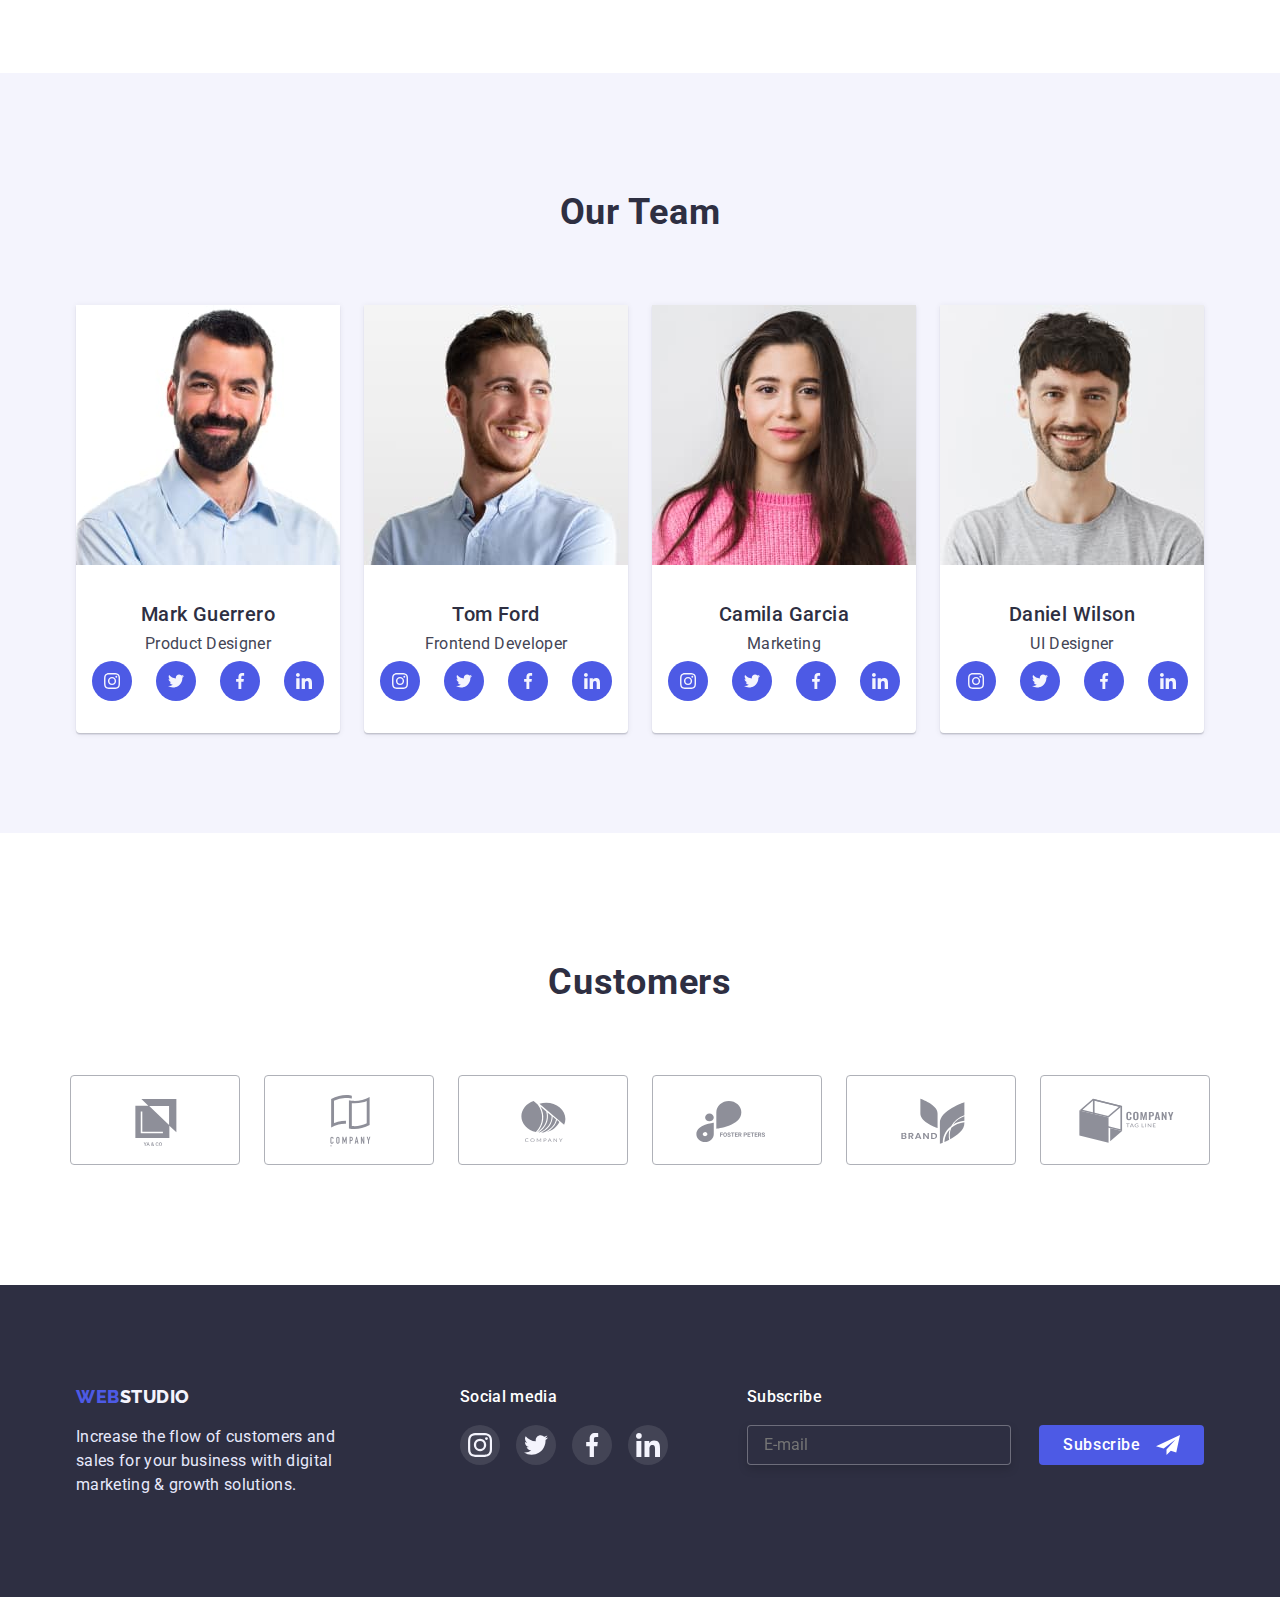
==== commit 4f62bb14: "fix 3" ====
--- a/index.html
+++ b/index.html
@@ -18,7 +18,7 @@
     <link rel="stylesheet" href="./css/styles.css" />
   </head>
   <body>
-    <!-- <header class="header">
+    <header class="header">
       <div class="container nav-gen">
         <nav class="nav-gen">
           <a href="./index.html" class="head-btn"
@@ -51,18 +51,18 @@
           </ul>
         </address>
       </div>
-    </header> -->
+    </header>
     <main>
-      <!-- <section class="hero background-img">
+      <section class="hero background-img">
         <div class="container background-img">
           <h1 class="title">Effective Solutions for Your Business</h1>
           <button type="button" class="button hero-but" data-modal-open>
             Order Service
           </button>
         </div>
-      </section> -->
-
-      <!-- <section class="section">
+      </section>
+
+      <section class="section">
         <div class="container">
           <h2 class="visually-hidden">Feature</h2>
           <ul class="sec-ul list-items">
@@ -132,7 +132,7 @@
             </li>
           </ul>
         </div>
-      </section> -->
+      </section>
 
       <section class="photos">
         <div class="container">
@@ -166,7 +166,7 @@
         </div>
       </section>
 
-      <!-- <section class="team">
+      <section class="team">
         <div class="container">
           <h2 class="team-title">Our Team</h2>
           <ul class="sec-ul team-block">
@@ -364,9 +364,9 @@
             </li>
           </ul>
         </div>
-      </section> -->
-
-      <!-- <section>
+      </section>
+
+      <section>
         <div class="container">
           <h2 class="comp-title">Customers</h2>
           <ul class="company-list">
@@ -414,9 +414,9 @@
             </li>
           </ul>
         </div>
-      </section> -->
+      </section>
     </main>
-    <!-- <footer class="footer">
+    <footer class="footer">
       <div class="container foot-media">
         <div class="foot-block">
           <a href="./index.html" class="std-foot">
@@ -462,7 +462,7 @@
         </div>
 
         <div class="foot-input">
-          <form action="">
+          <form>
             <p>Subscribe</p>
 
             <input type="email" name="email" placeholder="E-mail" />
@@ -477,7 +477,7 @@
           </form>
         </div>
       </div>
-    </footer> -->
+    </footer>
     <div class="backdrop is-hidden" data-modal>
       <div class="modal">
         <button class="modal-but" data-modal-close>
@@ -524,7 +524,7 @@
               </svg>
             </span>
           </label>
-          <label>
+          <label class="textarea">
             <span class="input-text">Comment</span>
             <textarea
               class="modal-comment"
--- a/css/styles.css
+++ b/css/styles.css
@@ -459,10 +459,10 @@
   background-color: rgba(46, 47, 66, 0.4);
 }
 
- .backdrop.is-hidden {
+ /* .backdrop.is-hidden {
   opacity: 0;
   pointer-events: none;
-}  
+}   */
 
 
 .modal {
@@ -472,8 +472,8 @@
   transform: translate(-50%, -50%);
  padding: 24px;
   width: 408px;
-  /* height: 584px; */
-  height: auto;
+  max-height: 584px;
+  /* height: auto; */
   background-color: #fcfcfc;
 border-radius: 4px;
 }
@@ -525,23 +525,24 @@
   color: var(--primary-text-color);
 }
 .form {
-  height: auto;
+  display: flex;
+  flex-direction: column;
+  /* height: auto;
   width: auto;
  
   margin-right: auto;
-  margin-left: auto;
+  margin-left: auto; */
    /* padding-left: 24px;
   padding-right: 24px;
    padding-bottom: 24px;  */
 }
 .input-text {
-display: inline-block;
+display: block;
 margin-bottom: 4px;
 
 font-weight: 400;
 font-size: 12px;
-line-height: 1.33;
-/* identical to box height, or 133% */
+line-height: 1.17;
 letter-spacing: 0.04em;
 /* LIGHT SLATE */
 color: #8E8F99;
@@ -549,14 +550,14 @@
 
 
 label {
-  display: inline-block;
-  height: 100%;
-  width: 100%;
+  display: block;
+  /* height: 100%;
+  width: 100%; */
 }
 
 .modal-label {
   margin-bottom: 8px;
-  height: 100%;
+  /* height: 100%; */
 }
 .modal-input {
   padding-left: 38px;
@@ -582,6 +583,9 @@
   width: 100%;
 }
 
+ .modal-input:focus {
+  border-color:var(--button-color);
+ } 
 .modal-input:focus + .modal-icon {
 border-color:var(--button-color);
 fill: var(--button-color);
@@ -599,6 +603,10 @@
 transform: translateY(-50%);
 }
 
+
+ .textarea {
+  height: 138px;
+ }
 .modal-comment {
   padding-top: 8px;
   padding-left: 16px;
@@ -654,8 +662,8 @@
   gap: 8px;
   font-weight: 400;
 font-size: 12px;
-line-height: 1.33;
-/* identical to box height, or 133% */
+line-height: 1.16;
+
 letter-spacing: 0.04em;
 color: #757575;
 }
@@ -781,7 +789,7 @@
 
 .foot-input {
 display: flex;
-  margin-left: 70px;
+  margin-left: 79px;
 
 }
 .foot-input p {
